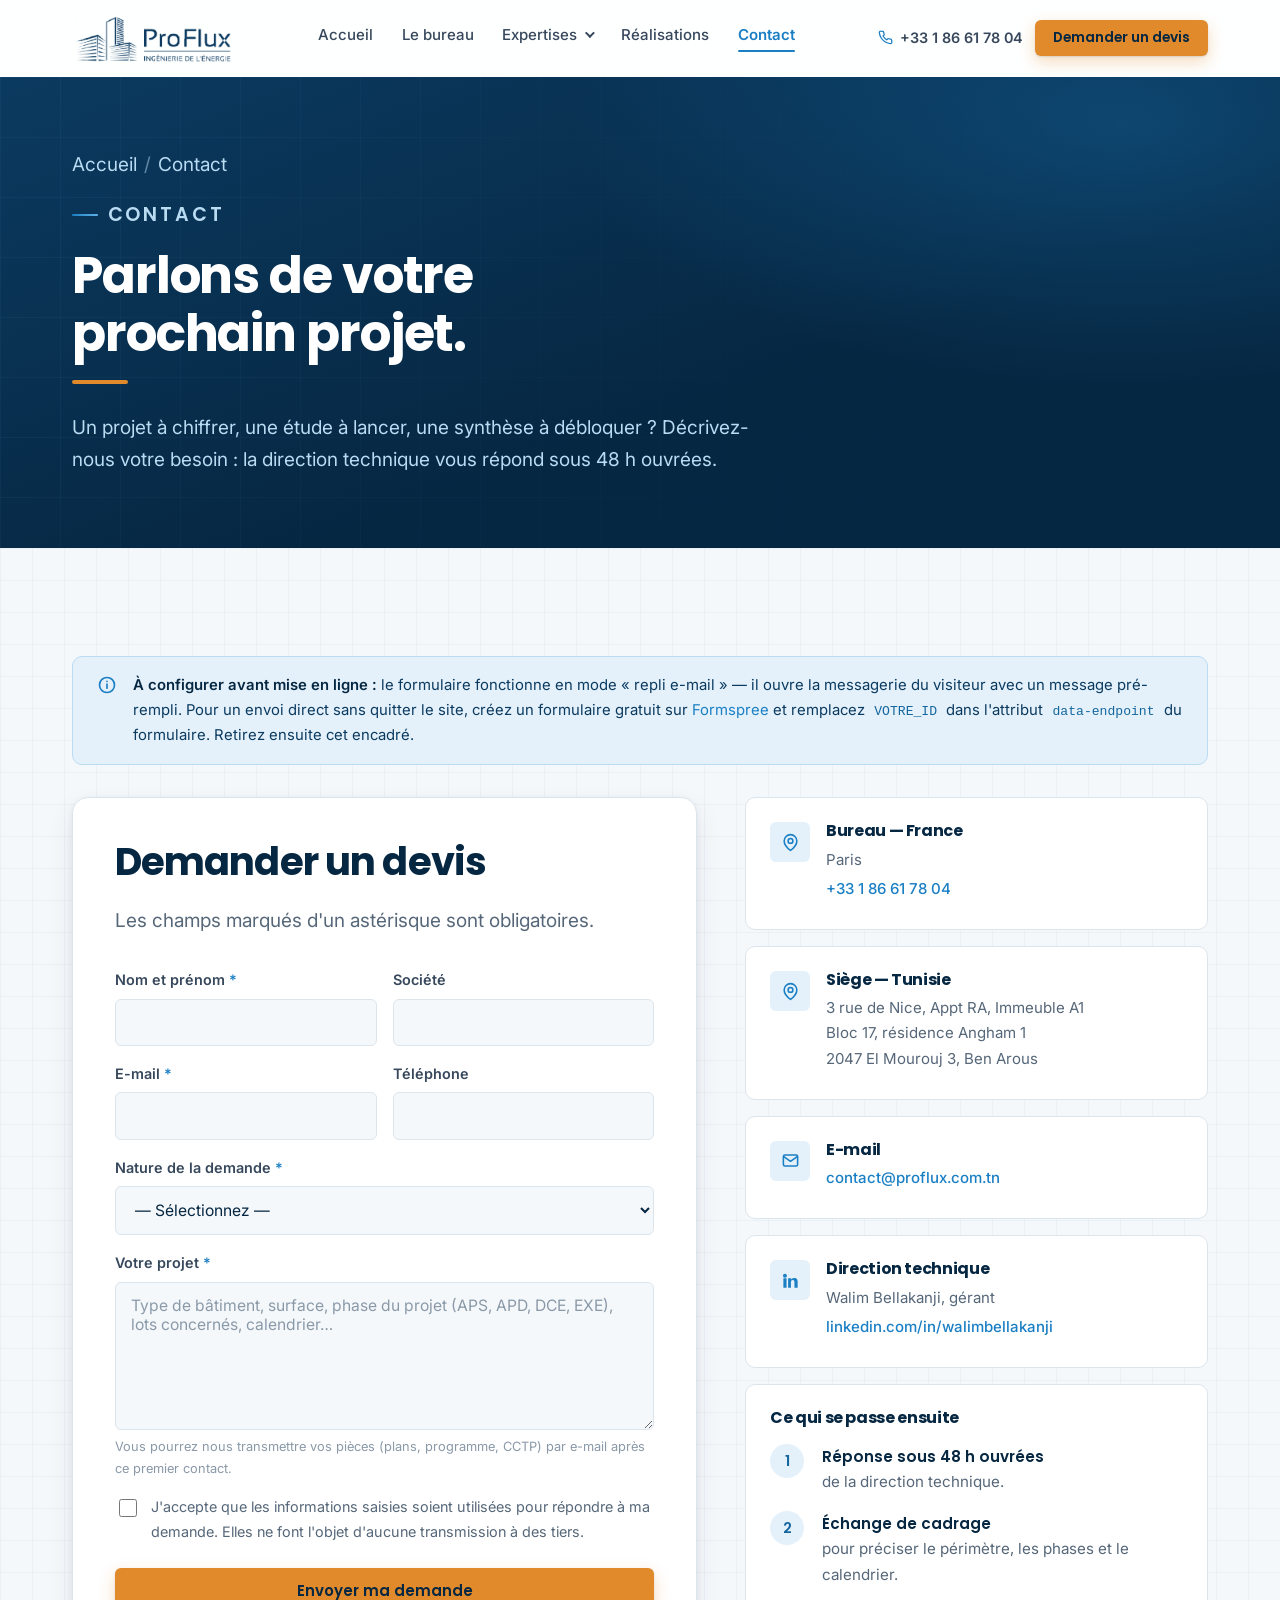
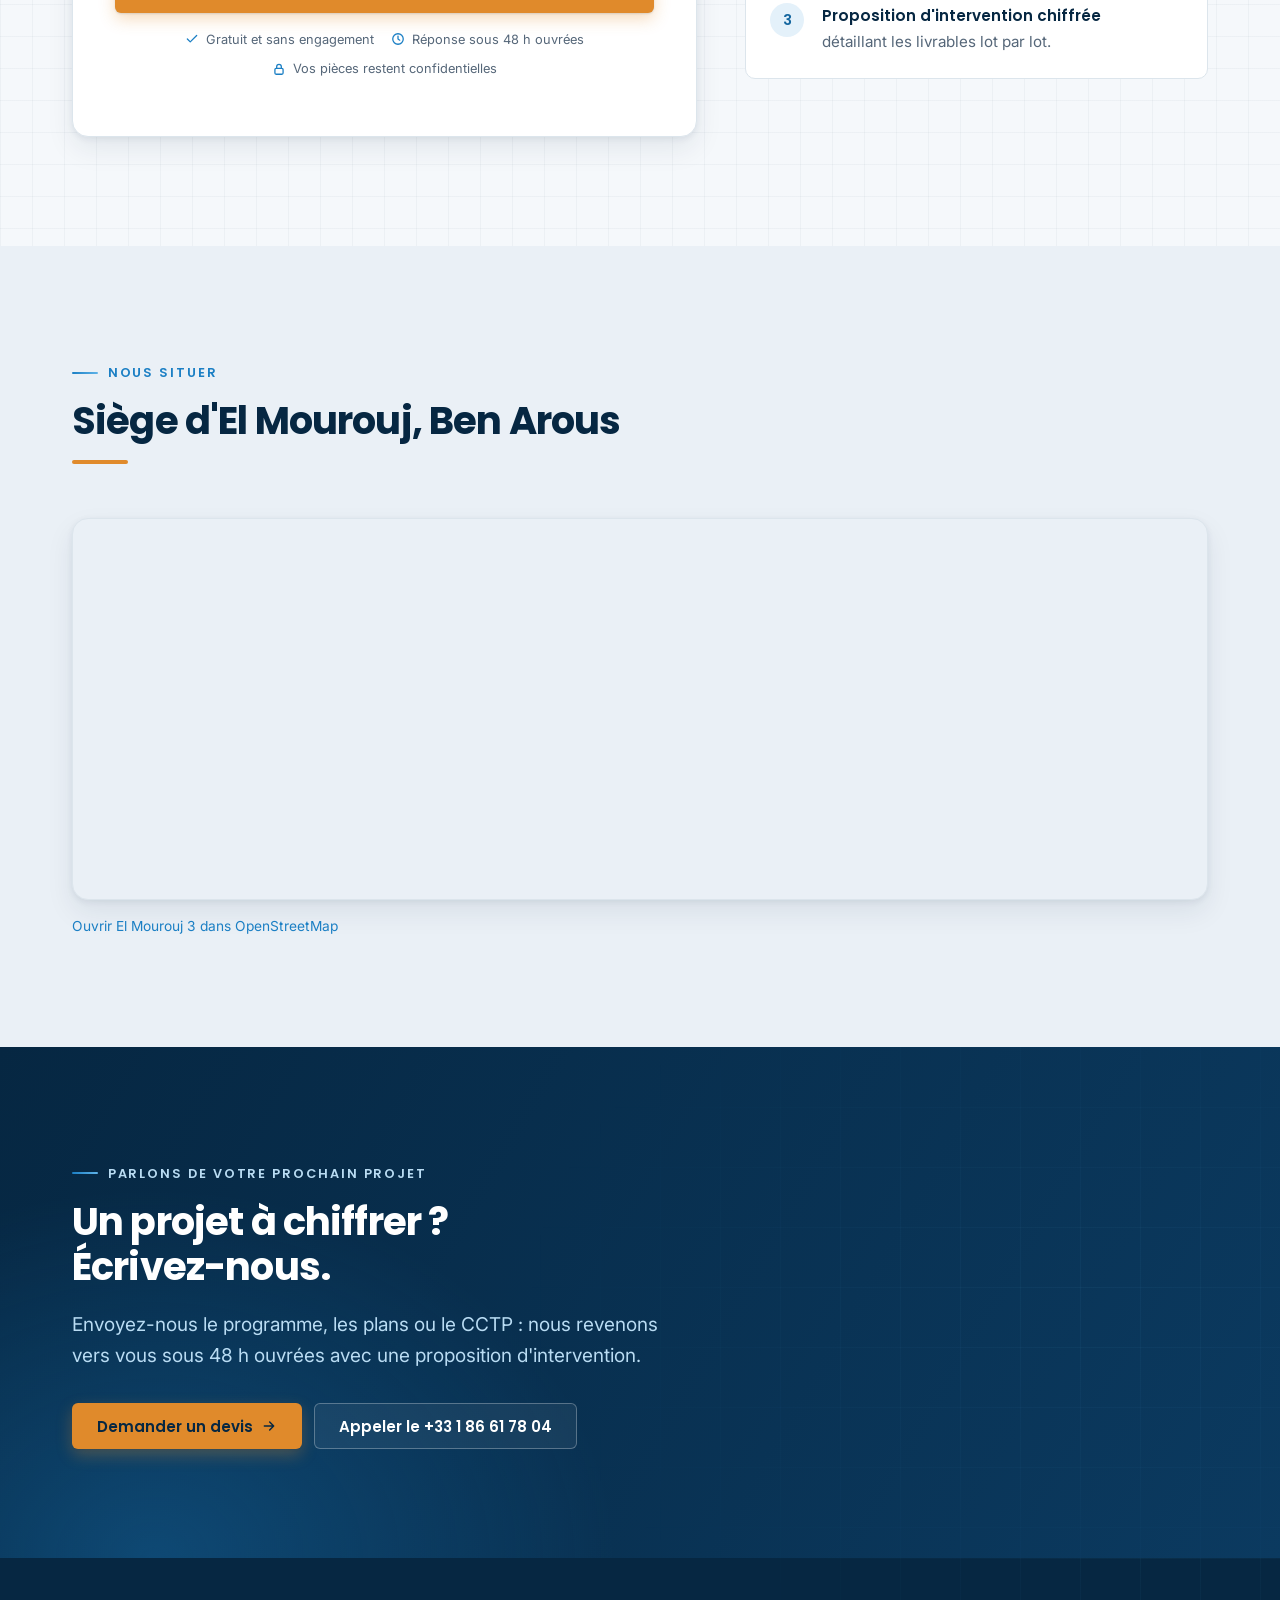
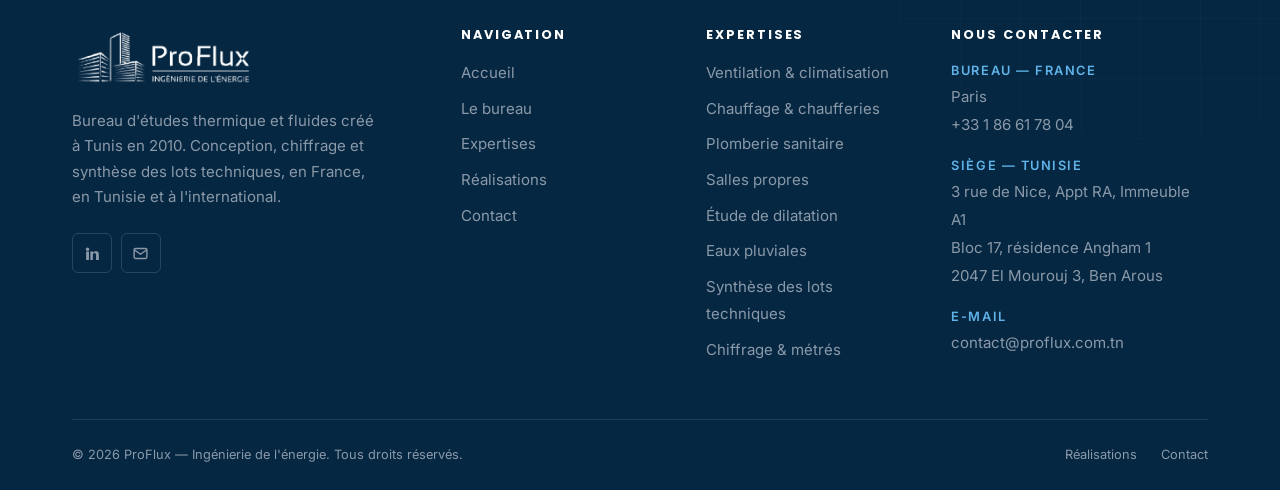
==== contact.html @ 577ad689 "Site ProFlux : mise a jour plaquette 2026, numero France en reference, expertises mises en avant Co-" ====
<!DOCTYPE html>
<html lang="fr" class="no-js">
<head>
  <meta charset="UTF-8">
  <meta name="viewport" content="width=device-width, initial-scale=1">
  <!-- ======================================================================
       SEO — balise title construite sur le schéma :
       [requête cible principale] + [localisation] + [marque], < 60 caractères.
       Requête visée : « bureau d'études thermique et fluides CVC Tunis ».
       ====================================================================== -->
  <title>Contact &amp; devis — Bureau d'études CVC à Tunis et Paris | ProFlux</title>
  <meta name="description" content="Contactez ProFlux : bureau à Paris, siège à El Mourouj (Ben Arous). +33 1 86 61 78 04, contact@proflux.com.tn. Réponse sous 48 h ouvrées.">
  <meta name="keywords" content="devis bureau d'études CVC, contact ProFlux, bureau d'études CVC Paris, bureau d'études El Mourouj, bureau d'études Ben Arous">
  <meta name="author" content="ProFlux — Ingénierie de l'énergie">
  <meta name="robots" content="index, follow, max-image-preview:large, max-snippet:-1">
  <meta name="theme-color" content="#062742">
  <link rel="canonical" href="https://www.proflux.com.tn/contact.html">

  <!-- Partage sur les réseaux sociaux (Open Graph + Twitter Card) -->
  <meta property="og:type" content="website">
  <meta property="og:site_name" content="ProFlux — Ingénierie de l'énergie">
  <meta property="og:url" content="https://www.proflux.com.tn/contact.html">
  <meta property="og:title" content="Contact &amp; devis — Bureau d'études CVC à Tunis et Paris | ProFlux">
  <meta property="og:description" content="Contactez ProFlux : bureau à Paris, siège à El Mourouj (Ben Arous). +33 1 86 61 78 04, contact@proflux.com.tn. Réponse sous 48 h ouvrées.">
  <meta property="og:locale" content="fr_FR">
  <meta name="twitter:card" content="summary_large_image">
  <meta name="twitter:title" content="Contact &amp; devis — Bureau d'études CVC à Tunis et Paris | ProFlux">
  <meta name="twitter:description" content="Contactez ProFlux : bureau à Paris, siège à El Mourouj (Ben Arous). +33 1 86 61 78 04, contact@proflux.com.tn. Réponse sous 48 h ouvrées.">
  <!-- TODO SEO : exporter la couverture de la plaquette en JPG 1200 x 630 px,
       la déposer dans assets/img/brand/og-image.jpg, puis décommenter :
  <meta property="og:image" content="https://www.proflux.com.tn/assets/img/brand/og-image.jpg">
  <meta property="og:image:width" content="1200">
  <meta property="og:image:height" content="630">
  <meta name="twitter:image" content="https://www.proflux.com.tn/assets/img/brand/og-image.jpg">
       Les réseaux sociaux n'affichent pas les SVG : un JPG/PNG est indispensable. -->

  <!-- Favicon provisoire aux couleurs de la marque -->
  <link rel="icon" href="data:image/svg+xml,%3Csvg xmlns=%27http://www.w3.org/2000/svg%27 viewBox=%270 0 32 32%27%3E%3Crect width=%2732%27 height=%2732%27 rx=%276%27 fill=%27%23062742%27/%3E%3Cg fill=%27none%27 stroke=%27%23FFFFFF%27 stroke-width=%272%27%3E%3Crect x=%277%27 y=%2713%27 width=%277%27 height=%2712%27/%3E%3Crect x=%2717%27 y=%277%27 width=%278%27 height=%2718%27/%3E%3C/g%3E%3Cpath d=%27M5 27h22%27 stroke=%27%23E08A2B%27 stroke-width=%272%27/%3E%3C/svg%3E">

  <!-- Google Fonts : Poppins (titres, comme la plaquette) + Inter (texte) -->
  <link rel="preconnect" href="https://fonts.googleapis.com">
  <link rel="preconnect" href="https://fonts.gstatic.com" crossorigin>
  <link href="https://fonts.googleapis.com/css2?family=Inter:wght@400;500;600&family=Poppins:wght@500;600;700&display=swap" rel="stylesheet">

  <link rel="stylesheet" href="css/style.css">
  <!-- Retire la classe no-js le plus tôt possible pour éviter tout flash -->
  <script>document.documentElement.classList.remove('no-js');</script>

  <!-- SEO — données structurées propres à cette page -->
  <script type="application/ld+json">
{
  "@context": "https://schema.org",
  "@graph": [
    {
      "@type": "BreadcrumbList",
      "itemListElement": [
        {
          "@type": "ListItem",
          "position": 1,
          "name": "Accueil",
          "item": "https://www.proflux.com.tn/"
        },
        {
          "@type": "ListItem",
          "position": 2,
          "name": "Contact",
          "item": "https://www.proflux.com.tn/contact.html"
        }
      ]
    },
    {
      "@type": "ContactPage",
      "name": "Contact",
      "mainEntity": {
        "@id": "https://www.proflux.com.tn/#organization"
      }
    }
  ]
}
  </script>
</head>
<body>

<a class="skip-link" href="#main">Aller au contenu principal</a>

<!-- ==========================================================================
     HEADER — identique sur toutes les pages.
     ========================================================================== -->
<header class="site-header">
  <div class="container header-inner">

    <a class="logo" href="index.html" aria-label="ProFlux — Ingénierie de l'énergie, retour à l'accueil">
      <!-- Logo officiel extrait de la plaquette, décliné en navy pour le fond clair -->
      <img src="assets/img/brand/logo-proflux-navy.png" alt="ProFlux — Ingénierie de l'énergie" width="830" height="255">
    </a>

    <nav class="nav" id="nav" data-nav aria-label="Navigation principale">
      <ul class="nav__list">
        <li class="nav__item"><a class="nav__link" href="index.html">Accueil</a></li>
        <li class="nav__item"><a class="nav__link" href="a-propos.html">Le bureau</a></li>

        <!-- Méga-menu : 15 expertises réparties en 4 familles -->
        <li class="nav__item nav__item--has-sub" data-open="false">
          <button class="nav__toggle-sub" type="button" data-sub-toggle aria-expanded="false">
            Expertises
            <span class="nav__chevron" aria-hidden="true"></span>
          </button>
          <ul class="subnav">
            <li class="subnav__group">
              <p class="subnav__title">Lots fluides</p>
              <ul>
                <li><a class="subnav__link" href="expertise.html#cvc">Ventilation, climatisation &amp; désenfumage</a></li>
                <li><a class="subnav__link" href="expertise.html#chauffage">Chauffage &amp; chaufferies</a></li>
                <li><a class="subnav__link" href="expertise.html#plomberie">Plomberie sanitaire</a></li>
                <li><a class="subnav__link" href="expertise.html#incendie">Protection incendie</a></li>
                <li><a class="subnav__link" href="expertise.html#eaux-pluviales">Gestion des eaux pluviales</a></li>
              </ul>
            </li>
            <li class="subnav__group">
              <p class="subnav__title">Installations spécifiques</p>
              <ul>
                <li><a class="subnav__link" href="expertise.html#salles-propres">Salles propres ISO 14644-1</a></li>
                <li><a class="subnav__link" href="expertise.html#solaire">Solaire thermique collectif</a></li>
                <li><a class="subnav__link" href="expertise.html#piscines">Piscines &amp; thalassothérapie</a></li>
              </ul>
            </li>
            <li class="subnav__group">
              <p class="subnav__title">Réseaux &amp; énergie</p>
              <ul>
                <li><a class="subnav__link" href="expertise.html#dilatation">Étude de dilatation</a></li>
                <li><a class="subnav__link" href="expertise.html#equilibrage">Équilibrage des réseaux</a></li>
                <li><a class="subnav__link" href="expertise.html#renovation">Rénovation énergétique</a></li>
              </ul>
            </li>
            <li class="subnav__group">
              <p class="subnav__title">Missions</p>
              <ul>
                <li><a class="subnav__link" href="expertise.html#synthese">Synthèse des lots techniques</a></li>
                <li><a class="subnav__link" href="expertise.html#bim">Maquette BIM — REVIT MEP</a></li>
                <li><a class="subnav__link" href="expertise.html#chiffrage">Chiffrage &amp; métrés</a></li>
                <li><a class="subnav__link" href="expertise.html#audit">Audit, expertise &amp; diagnostic</a></li>
              </ul>
            </li>
          </ul>
        </li>

        <li class="nav__item"><a class="nav__link" href="references.html">Réalisations</a></li>
        <li class="nav__item nav__item--active"><a class="nav__link" href="contact.html" aria-current="page">Contact</a></li>
      </ul>

      <!-- Rappel des actions en bas du panneau mobile -->
      <div class="nav__mobile-cta">
        <a class="btn btn--primary" href="contact.html#devis">Demander un devis</a>
        <a class="btn btn--secondary" href="tel:+33186617804">+33 1 86 61 78 04</a>
      </div>
    </nav>

    <div class="header-actions">
      <a class="header-phone" href="tel:+33186617804">
        <svg viewBox="0 0 24 24" fill="none" stroke="currentColor" stroke-width="2" stroke-linecap="round" stroke-linejoin="round" aria-hidden="true">
          <path d="M22 16.9v3a2 2 0 0 1-2.2 2 19.8 19.8 0 0 1-8.6-3.1 19.5 19.5 0 0 1-6-6A19.8 19.8 0 0 1 2.1 4.2 2 2 0 0 1 4.1 2h3a2 2 0 0 1 2 1.7c.1.9.4 1.8.7 2.7a2 2 0 0 1-.5 2.1L8.1 9.7a16 16 0 0 0 6 6l1.2-1.2a2 2 0 0 1 2.1-.5c.9.3 1.8.6 2.7.7a2 2 0 0 1 1.7 2z"/>
        </svg>
        +33 1 86 61 78 04
      </a>
      <a class="btn btn--primary btn--sm header-cta" href="contact.html#devis">Demander un devis</a>
      <button class="burger" type="button" data-burger aria-expanded="false" aria-controls="nav" aria-label="Ouvrir le menu">
        <span class="burger__bars" aria-hidden="true"></span>
      </button>
    </div>

  </div>
  <!-- Indicateur de progression de lecture -->
  <div class="scroll-progress" data-scroll-progress aria-hidden="true"></div>
</header>

<main id="main">

  <!-- ========================================================================
       EN-TÊTE DE PAGE
       ======================================================================== -->
  <section class="page-hero">
    <div class="container">
      <p class="breadcrumb"><a href="index.html">Accueil</a><span>/</span>Contact</p>
      <p class="eyebrow">Contact</p>
      <h1>Parlons de votre prochain projet.</h1>
      <p>
        Un projet à chiffrer, une étude à lancer, une synthèse à débloquer&nbsp;?
        Décrivez-nous votre besoin&nbsp;: la direction technique vous répond sous
        48 h ouvrées.
      </p>
    </div>
  </section>

  <!-- ========================================================================
       FORMULAIRE + COORDONNÉES
       ======================================================================== -->
  <section class="section section--paper">
    <div class="container">

      <div class="notice">
        <svg viewBox="0 0 24 24" fill="none" stroke="currentColor" stroke-width="2" stroke-linecap="round" stroke-linejoin="round"><circle cx="12" cy="12" r="9"/><path d="M12 11v5M12 7.6v.2"/></svg>
        <div><strong>À configurer avant mise en ligne :</strong> le formulaire fonctionne
        en mode « repli e-mail » — il ouvre la messagerie du visiteur avec un message
        pré-rempli. Pour un envoi direct sans quitter le site, créez un formulaire gratuit
        sur <a href="https://formspree.io" target="_blank" rel="noopener">Formspree</a> et
        remplacez <code>VOTRE_ID</code> dans l'attribut <code>data-endpoint</code> du
        formulaire. Retirez ensuite cet encadré.</div>
      </div>

      <div class="contact-layout">

        <!-- ---------------------------------------------------------------
             Formulaire
             data-endpoint        : URL Formspree (envoi AJAX)
             data-fallback-mail   : adresse utilisée pour le repli mailto
             --------------------------------------------------------------- -->
        <div class="form-card reveal" id="devis">
          <h2>Demander un devis</h2>
          <p class="lead" style="margin-bottom:var(--s-6)">
            Les champs marqués d'un astérisque sont obligatoires.
          </p>

          <form data-contact-form
                action="https://formspree.io/f/VOTRE_ID"
                method="POST"
                data-endpoint="https://formspree.io/f/VOTRE_ID"
                data-fallback-mail="contact@proflux.com.tn"
                novalidate>

            <div class="form-row form-row--2">
              <div class="field">
                <label for="nom">Nom et prénom <span class="req" aria-hidden="true">*</span></label>
                <input type="text" id="nom" name="nom" autocomplete="name" required>
                <span class="field__error">Merci d'indiquer votre nom.</span>
              </div>
              <div class="field">
                <label for="societe">Société</label>
                <input type="text" id="societe" name="societe" autocomplete="organization">
              </div>
            </div>

            <div class="form-row form-row--2">
              <div class="field">
                <label for="email">E-mail <span class="req" aria-hidden="true">*</span></label>
                <input type="email" id="email" name="email" autocomplete="email" required>
                <span class="field__error">Merci d'indiquer une adresse e-mail valide.</span>
              </div>
              <div class="field">
                <label for="telephone">Téléphone</label>
                <input type="tel" id="telephone" name="telephone" autocomplete="tel">
              </div>
            </div>

            <div class="form-row">
              <div class="field">
                <label for="sujet">Nature de la demande <span class="req" aria-hidden="true">*</span></label>
                <select id="sujet" name="sujet" required>
                  <option value="">— Sélectionnez —</option>
                  <option>Études CVC &amp; plomberie</option>
                  <option>Chauffage, chaufferie &amp; réseau de chaleur</option>
                  <option>Salles propres ISO 14644-1</option>
                  <option>Chiffrage &amp; métré</option>
                  <option>Synthèse des lots techniques</option>
                  <option>Maquette numérique BIM / REVIT MEP</option>
                  <option>Études thermiques RE2020 / RT2012</option>
                  <option>Piscines collectives &amp; thalasso</option>
                  <option>Audit, expertise &amp; diagnostic</option>
                  <option>Autre demande</option>
                </select>
                <span class="field__error">Merci de sélectionner la nature de votre demande.</span>
              </div>
            </div>

            <div class="form-row">
              <div class="field">
                <label for="message">Votre projet <span class="req" aria-hidden="true">*</span></label>
                <textarea id="message" name="message" rows="6" required
                          placeholder="Type de bâtiment, surface, phase du projet (APS, APD, DCE, EXE), lots concernés, calendrier…"></textarea>
                <span class="field__error">Merci de décrire brièvement votre besoin.</span>
                <span class="field__hint">Vous pourrez nous transmettre vos pièces (plans, programme, CCTP) par e-mail après ce premier contact.</span>
              </div>
            </div>

            <div class="consent">
              <input type="checkbox" id="consent" name="consent" required>
              <label for="consent">
                J'accepte que les informations saisies soient utilisées pour répondre
                à ma demande. Elles ne font l'objet d'aucune transmission à des tiers.
              </label>
            </div>

            <button class="btn btn--primary btn--block" type="submit" data-form-submit>
              Envoyer ma demande
            </button>

            <!-- Réassurance juste sous le bouton : dernier point de friction avant l'envoi -->
            <p class="reassurance">
              <span><svg viewBox="0 0 24 24" fill="none" stroke="currentColor" stroke-width="2.2" stroke-linecap="round" stroke-linejoin="round" aria-hidden="true"><path d="M20 6 9 17l-5-5"/></svg> Gratuit et sans engagement</span>
              <span><svg viewBox="0 0 24 24" fill="none" stroke="currentColor" stroke-width="2.2" stroke-linecap="round" stroke-linejoin="round" aria-hidden="true"><circle cx="12" cy="12" r="9"/><path d="M12 7v5l3 2"/></svg> Réponse sous 48 h ouvrées</span>
              <span><svg viewBox="0 0 24 24" fill="none" stroke="currentColor" stroke-width="2.2" stroke-linecap="round" stroke-linejoin="round" aria-hidden="true"><rect x="5" y="11" width="14" height="10" rx="2"/><path d="M8 11V8a4 4 0 0 1 8 0v3"/></svg> Vos pièces restent confidentielles</span>
            </p>

            <!-- Message de retour (succès ou erreur), rempli par le script -->
            <p class="form-status" data-form-status role="status" aria-live="polite"></p>
          </form>
        </div>

        <!-- ---------------------------------------------------------------
             Coordonnées
             --------------------------------------------------------------- -->
        <div class="reveal" data-delay="1">
          <div class="contact-info">

            <div class="info-card">
              <span class="info-card__icon" aria-hidden="true"><svg viewBox="0 0 24 24" fill="none" stroke="currentColor" stroke-width="2" stroke-linecap="round" stroke-linejoin="round"><path d="M20 10c0 6-8 12-8 12s-8-6-8-12a8 8 0 0 1 16 0z"/><circle cx="12" cy="10" r="3"/></svg></span>
              <div>
                <h3>Bureau — France</h3>
                <p>Paris</p>
                <p><a href="tel:+33186617804">+33 1 86 61 78 04</a></p>
              </div>
            </div>

            <div class="info-card">
              <span class="info-card__icon" aria-hidden="true"><svg viewBox="0 0 24 24" fill="none" stroke="currentColor" stroke-width="2" stroke-linecap="round" stroke-linejoin="round"><path d="M20 10c0 6-8 12-8 12s-8-6-8-12a8 8 0 0 1 16 0z"/><circle cx="12" cy="10" r="3"/></svg></span>
              <div>
                <h3>Siège — Tunisie</h3>
                <p>3 rue de Nice, Appt RA, Immeuble A1<br>Bloc 17, résidence Angham 1<br>2047 El Mourouj 3, Ben Arous</p>
              </div>
            </div>

            <div class="info-card">
              <span class="info-card__icon" aria-hidden="true"><svg viewBox="0 0 24 24" fill="none" stroke="currentColor" stroke-width="2" stroke-linecap="round" stroke-linejoin="round"><rect x="3" y="5" width="18" height="14" rx="2"/><path d="m3.5 7 8.5 6 8.5-6"/></svg></span>
              <div>
                <h3>E-mail</h3>
                <p><a href="mailto:contact@proflux.com.tn">contact@proflux.com.tn</a></p>
              </div>
            </div>

            <div class="info-card">
              <span class="info-card__icon" aria-hidden="true"><svg viewBox="0 0 24 24" fill="currentColor"><path d="M4.98 3.5a2.5 2.5 0 1 1 0 5 2.5 2.5 0 0 1 0-5zM3 9h4v12H3zM9 9h3.8v1.7h.05c.53-.95 1.83-1.95 3.77-1.95C20.5 8.75 21 11 21 14v7h-4v-6.2c0-1.48-.03-3.38-2.06-3.38-2.06 0-2.38 1.6-2.38 3.27V21H9z"/></svg></span>
              <div>
                <h3>Direction technique</h3>
                <p>Walim Bellakanji, gérant</p>
                <p><a href="https://www.linkedin.com/in/walimbellakanji" target="_blank" rel="noopener">linkedin.com/in/walimbellakanji</a></p>
              </div>
            </div>

            <div class="info-card" style="display:block">
              <h3>Ce qui se passe ensuite</h3>
              <ol class="next-steps" style="margin-top:var(--s-4)">
                <li><strong>Réponse sous 48 h ouvrées</strong> de la direction technique.</li>
                <li><strong>Échange de cadrage</strong> pour préciser le périmètre, les phases et le calendrier.</li>
                <li><strong>Proposition d'intervention chiffrée</strong> détaillant les livrables lot par lot.</li>
              </ol>
            </div>

          </div>
        </div>

      </div>
    </div>
  </section>

  <!-- ========================================================================
       CARTE — OpenStreetMap : sans clé d'API ni cookie tiers.
       ======================================================================== -->
  <section class="section section--mist">
    <div class="container">
      <div class="section-head">
        <p class="eyebrow">Nous situer</p>
        <h2>Siège d'El Mourouj, Ben Arous</h2>
      </div>

      <div class="map-embed reveal">
        <iframe
          title="Carte de localisation — El Mourouj 3, Ben Arous, Tunisie"
          src="https://www.openstreetmap.org/export/embed.html?bbox=10.1850%2C36.7150%2C10.2400%2C36.7500&amp;layer=mapnik"
          loading="lazy"
          referrerpolicy="no-referrer-when-downgrade"></iframe>
      </div>
      <p style="margin-top:.9rem;font-size:.86rem">
        <a href="https://www.openstreetmap.org/search?query=El%20Mourouj%203%2C%20Ben%20Arous%2C%20Tunisie" target="_blank" rel="noopener">Ouvrir El Mourouj 3 dans OpenStreetMap</a>
      </p>
    </div>
  </section>

  <!-- ========================================================================
       BANDEAU CTA DE BAS DE PAGE — présent sur chaque page
       ======================================================================== -->
  <section class="section cta-band">
    <div class="container">
      <p class="eyebrow">Parlons de votre prochain projet</p>
      <h2>Un projet à chiffrer&nbsp;? Écrivez-nous.</h2>
      <p class="lead">
        Envoyez-nous le programme, les plans ou le CCTP&nbsp;: nous revenons vers vous
        sous 48 h ouvrées avec une proposition d'intervention.
      </p>
      <div class="cta-band__actions">
        <a class="btn btn--primary" href="contact.html#devis">
          Demander un devis
          <svg viewBox="0 0 24 24" fill="none" stroke="currentColor" stroke-width="2.2" stroke-linecap="round" stroke-linejoin="round" aria-hidden="true"><path d="M5 12h14M13 6l6 6-6 6"/></svg>
        </a>
        <a class="btn btn--ghost" href="tel:+33186617804">Appeler le +33 1 86 61 78 04</a>
      </div>
    </div>
  </section>

</main>

<!-- ==========================================================================
     FOOTER — coordonnées issues de la plaquette 2026.
     ========================================================================== -->
<footer class="site-footer">
  <div class="container">
    <div class="footer-grid">

      <div class="footer-col footer-about">
        <a class="logo" href="index.html" aria-label="ProFlux — retour à l'accueil">
          <img src="assets/img/brand/logo-proflux-blanc.png" alt="ProFlux — Ingénierie de l'énergie" width="830" height="255" loading="lazy" decoding="async">
        </a>
        <p>
          Bureau d'études thermique et fluides créé à Tunis en 2010. Conception,
          chiffrage et synthèse des lots techniques, en France, en Tunisie et à
          l'international.
        </p>

        <div class="socials">
          <a href="https://www.linkedin.com/in/walimbellakanji" target="_blank" rel="noopener" aria-label="LinkedIn de Walim Bellakanji, directeur technique">
            <svg viewBox="0 0 24 24" fill="currentColor" aria-hidden="true"><path d="M4.98 3.5a2.5 2.5 0 1 1 0 5 2.5 2.5 0 0 1 0-5zM3 9h4v12H3zM9 9h3.8v1.7h.05c.53-.95 1.83-1.95 3.77-1.95C20.5 8.75 21 11 21 14v7h-4v-6.2c0-1.48-.03-3.38-2.06-3.38-2.06 0-2.38 1.6-2.38 3.27V21H9z"/></svg>
          </a>
          <a href="mailto:contact@proflux.com.tn" aria-label="Nous écrire par e-mail">
            <svg viewBox="0 0 24 24" fill="none" stroke="currentColor" stroke-width="2" stroke-linecap="round" stroke-linejoin="round" aria-hidden="true"><rect x="3" y="5" width="18" height="14" rx="2"/><path d="m3.5 7 8.5 6 8.5-6"/></svg>
          </a>
        </div>
      </div>

      <div class="footer-col">
        <h4>Navigation</h4>
        <ul>
          <li><a href="index.html">Accueil</a></li>
          <li><a href="a-propos.html">Le bureau</a></li>
          <li><a href="expertise.html">Expertises</a></li>
          <li><a href="references.html">Réalisations</a></li>
          <li><a href="contact.html">Contact</a></li>
        </ul>
      </div>

      <div class="footer-col">
        <h4>Expertises</h4>
        <ul>
          <li><a href="expertise.html#cvc">Ventilation &amp; climatisation</a></li>
          <li><a href="expertise.html#chauffage">Chauffage &amp; chaufferies</a></li>
          <li><a href="expertise.html#plomberie">Plomberie sanitaire</a></li>
          <li><a href="expertise.html#salles-propres">Salles propres</a></li>
          <li><a href="expertise.html#dilatation">Étude de dilatation</a></li>
          <li><a href="expertise.html#eaux-pluviales">Eaux pluviales</a></li>
          <li><a href="expertise.html#synthese">Synthèse des lots techniques</a></li>
          <li><a href="expertise.html#chiffrage">Chiffrage &amp; métrés</a></li>
        </ul>
      </div>

      <div class="footer-col">
        <h4>Nous contacter</h4>
        <address class="footer-address">
          <strong>Bureau — France</strong>
          Paris<br>
          <a href="tel:+33186617804">+33 1 86 61 78 04</a>

          <strong>Siège — Tunisie</strong>
          3 rue de Nice, Appt RA, Immeuble A1<br>
          Bloc 17, résidence Angham 1<br>
          2047 El Mourouj 3, Ben Arous

          <strong>E-mail</strong>
          <a href="mailto:contact@proflux.com.tn">contact@proflux.com.tn</a>
        </address>
      </div>

    </div>

    <div class="footer-bottom">
      <p>&copy; <span data-year>2026</span> ProFlux — Ingénierie de l'énergie. Tous droits réservés.</p>
      <nav aria-label="Liens secondaires">
        <a href="references.html">Réalisations</a>
        <a href="contact.html">Contact</a>
      </nav>
    </div>
  </div>
</footer>

<!-- ==========================================================================
     BARRE D'ACTION MOBILE — visible uniquement sous 900 px.
     Appel et devis restent à portée de pouce pendant toute la lecture.
     ========================================================================== -->
<div class="mobile-cta">
  <a class="mobile-cta__btn mobile-cta__btn--call" href="tel:+33186617804">
    <svg viewBox="0 0 24 24" fill="none" stroke="currentColor" stroke-width="2" stroke-linecap="round" stroke-linejoin="round" aria-hidden="true"><path d="M22 16.9v3a2 2 0 0 1-2.2 2 19.8 19.8 0 0 1-8.6-3.1 19.5 19.5 0 0 1-6-6A19.8 19.8 0 0 1 2.1 4.2 2 2 0 0 1 4.1 2h3a2 2 0 0 1 2 1.7c.1.9.4 1.8.7 2.7a2 2 0 0 1-.5 2.1L8.1 9.7a16 16 0 0 0 6 6l1.2-1.2a2 2 0 0 1 2.1-.5c.9.3 1.8.6 2.7.7a2 2 0 0 1 1.7 2z"/></svg>
    Appeler
  </a>
  <a class="mobile-cta__btn mobile-cta__btn--quote" href="contact.html#devis">
    <svg viewBox="0 0 24 24" fill="none" stroke="currentColor" stroke-width="2" stroke-linecap="round" stroke-linejoin="round" aria-hidden="true"><path d="M4 4h16v13H7l-3 3z"/></svg>
    Devis
  </a>
</div>

<!-- Retour en haut de page -->
<button class="to-top" type="button" data-to-top aria-label="Revenir en haut de la page">
  <svg viewBox="0 0 24 24" fill="none" stroke="currentColor" stroke-width="2.2" stroke-linecap="round" stroke-linejoin="round" aria-hidden="true"><path d="M12 19V5M6 11l6-6 6 6"/></svg>
</button>

<!-- ==========================================================================
     SEO — DONNÉES STRUCTURÉES (schema.org, JSON-LD)
     Placé après </main> : repris à l'identique sur les cinq pages.
     Toutes les informations proviennent de la plaquette ProFlux 2026.
     ========================================================================== -->
<script type="application/ld+json">
{
  "@context": "https://schema.org",
  "@graph": [
    {
      "@type": "ProfessionalService",
      "@id": "https://www.proflux.com.tn/#organization",
      "name": "ProFlux",
      "alternateName": ["BET ProFlux", "ProFlux — Ingénierie de l'énergie"],
      "description": "Bureau d'études spécialisé en ingénierie thermique et fluides : chauffage, ventilation, climatisation, désenfumage, plomberie, salles propres, solaire thermique collectif, protection incendie, synthèse des lots techniques et chiffrage.",
      "url": "https://www.proflux.com.tn/",
      "logo": "https://www.proflux.com.tn/assets/img/brand/logo-proflux-navy.png",
      "slogan": "Concevoir chaque flux : air, eau, chaleur, énergie.",
      "foundingDate": "2010",
      "foundingLocation": { "@type": "Place", "name": "Tunis, Tunisie" },
      "founder": { "@id": "https://www.proflux.com.tn/#walim-bellakanji" },
      "knowsLanguage": ["fr", "ar"],
      "email": "contact@proflux.com.tn",
      "telephone": "+33186617804",
      "address": {
        "@type": "PostalAddress",
        "streetAddress": "3 rue de Nice, Appt RA, Immeuble A1, Bloc 17, résidence Angham 1",
        "postalCode": "2047",
        "addressLocality": "El Mourouj 3",
        "addressRegion": "Ben Arous",
        "addressCountry": "TN"
      },
      "department": {
        "@type": "ProfessionalService",
        "name": "ProFlux — bureau de Paris",
        "telephone": "+33186617804",
        "address": { "@type": "PostalAddress", "addressLocality": "Paris", "addressCountry": "FR" }
      },
      "areaServed": ["France", "Tunisie", "Mauritanie", "Tchad", "Congo", "Libye", "Arabie Saoudite", "Guyane"],
      "sameAs": ["https://www.linkedin.com/in/walimbellakanji"],
      "hasOfferCatalog": {
        "@type": "OfferCatalog",
        "name": "Ingénierie thermique et fluides",
        "itemListElement": [
          { "@type": "Offer", "itemOffered": { "@type": "Service", "name": "Ventilation, climatisation et désenfumage" } },
          { "@type": "Offer", "itemOffered": { "@type": "Service", "name": "Chauffage et chaufferies" } },
          { "@type": "Offer", "itemOffered": { "@type": "Service", "name": "Plomberie sanitaire" } },
          { "@type": "Offer", "itemOffered": { "@type": "Service", "name": "Protection incendie RIA et sprinkler" } },
          { "@type": "Offer", "itemOffered": { "@type": "Service", "name": "Gestion des eaux pluviales" } },
          { "@type": "Offer", "itemOffered": { "@type": "Service", "name": "Salles propres ISO 14644-1" } },
          { "@type": "Offer", "itemOffered": { "@type": "Service", "name": "Solaire thermique collectif" } },
          { "@type": "Offer", "itemOffered": { "@type": "Service", "name": "Piscines et thalassothérapie" } },
          { "@type": "Offer", "itemOffered": { "@type": "Service", "name": "Étude de dilatation des réseaux" } },
          { "@type": "Offer", "itemOffered": { "@type": "Service", "name": "Équilibrage des réseaux" } },
          { "@type": "Offer", "itemOffered": { "@type": "Service", "name": "Rénovation énergétique et études thermiques" } },
          { "@type": "Offer", "itemOffered": { "@type": "Service", "name": "Synthèse des lots techniques" } },
          { "@type": "Offer", "itemOffered": { "@type": "Service", "name": "Maquette numérique REVIT MEP" } },
          { "@type": "Offer", "itemOffered": { "@type": "Service", "name": "Chiffrage et métrés" } },
          { "@type": "Offer", "itemOffered": { "@type": "Service", "name": "Audit, expertise et diagnostic" } }
        ]
      }
    },
    {
      "@type": "Person",
      "@id": "https://www.proflux.com.tn/#walim-bellakanji",
      "name": "Walim Bellakanji",
      "jobTitle": "Fondateur et directeur technique, ingénieur CVC",
      "worksFor": { "@id": "https://www.proflux.com.tn/#organization" },
      "sameAs": ["https://www.linkedin.com/in/walimbellakanji"]
    },
    {
      "@type": "WebSite",
      "@id": "https://www.proflux.com.tn/#website",
      "url": "https://www.proflux.com.tn/",
      "name": "ProFlux — Ingénierie de l'énergie",
      "inLanguage": "fr-FR",
      "publisher": { "@id": "https://www.proflux.com.tn/#organization" }
    }
  ]
}
</script>

<script src="js/script.js" defer></script>
</body>
</html>
---- css/style.css ----
/* ==========================================================================
   ProFlux Ingénierie — Feuille de style principale
   --------------------------------------------------------------------------
   Charte dérivée du logo « ProFlux — Ingénierie de l'énergie » :
   bleu du wordmark « Pro », gris-ardoise du « Flux », bleus clairs des
   immeubles, navy profond pour les fonds forts.

   Sommaire :
   01. Design tokens
   02. Reset & bases typographiques
   03. Mise en page & utilitaires
   04. Logo
   05. Header / navigation
   06. Boutons & liens
   07. Hero & en-têtes de page
   08. Composants (cartes, stats, projets, CTA)
   09. Pages internes (expertise, références, contact)
   10. Footer
   11. Bouton retour en haut
   12. Animations
   13. Responsive
   ========================================================================== */

/* ==========================================================================
   01. DESIGN TOKENS
   ========================================================================== */
:root {
  /* --- Bleus (issus du wordmark et des immeubles du logo) --- */
  --navy-900: #062742;   /* fonds sombres, hero, footer */
  --navy-800: #0B3A60;
  --navy-700: #0F4C7A;
  --blue-700: #14669F;
  --blue-600: #1B7FC4;   /* bleu principal du logo — CTA, liens */
  --blue-500: #2E96DB;
  --blue-400: #5FB3E8;   /* traits des immeubles */
  --blue-200: #B9DCF3;
  --blue-100: #E4F1FA;

  /* --- Orange de la plaquette ProFlux : accent de mise en valeur et CTA.
         Texte navy sur fond orange : contraste 5,7:1 (AA). --- */
  --accent-500: #E08A2B;
  --accent-400: #F0A04A;
  --accent-600: #B96A14;
  --accent-100: #FCEFDF;

  /* --- Gris-ardoise (le « Flux » et la baseline du logo) --- */
  --steel-900: #23303F;
  --steel-800: #37485C;  /* titres */
  --steel-600: #566779;  /* texte courant secondaire */
  --steel-400: #8A99A8;
  --steel-200: #C3CED8;

  /* --- Neutres --- */
  --mist-100: #F5F8FB;   /* fond de page */
  --mist-200: #EAF0F6;   /* fond de section alterné */
  --line:     #DCE5EC;   /* filets */
  --line-soft:#EBF1F6;
  --white:    #FFFFFF;

  /* --- Couleurs sémantiques --- */
  --ok-bg: #E3F4EC;  --ok-fg: #14683F;
  --ko-bg: #FDE9E7;  --ko-fg: #A32218;

  /* --- Couleurs du logo (surchargées en version blanche dans le footer) --- */
  --logo-blue: var(--blue-600);
  --logo-ink: var(--steel-800);
  --logo-light: var(--blue-400);
  --logo-muted: var(--steel-400);

  /* --- Typographie --- */
  --font-title: "Poppins", "Segoe UI", system-ui, sans-serif;
  --font-body:  "Inter", "Segoe UI", system-ui, -apple-system, sans-serif;

  --fs-display: clamp(2.4rem, 1.25rem + 4.6vw, 4.4rem);
  --fs-h1:      clamp(2rem, 1.35rem + 2.7vw, 3.15rem);
  --fs-h2:      clamp(1.65rem, 1.25rem + 1.8vw, 2.4rem);
  --fs-h3:      clamp(1.1rem, 1rem + 0.5vw, 1.35rem);
  --fs-lead:    clamp(1.03rem, 0.97rem + 0.35vw, 1.19rem);
  --fs-sm:      0.9rem;
  --fs-xs:      0.8rem;

  /* --- Échelle d'espacement (base 8) --- */
  --s-1: .25rem;  --s-2: .5rem;   --s-3: .75rem;  --s-4: 1rem;
  --s-5: 1.5rem;  --s-6: 2rem;    --s-7: 2.5rem;  --s-8: 3rem;
  --s-9: 4rem;    --s-10: 5rem;

  --gutter: 1.25rem;
  --maxw: 1200px;
  --section-y: clamp(3.5rem, 2rem + 6vw, 7rem);

  /* --- Rayons --- */
  --r-sm: 6px;
  --r-md: 10px;
  --r-lg: 16px;
  --r-pill: 999px;

  /* --- Élévations (trois niveaux seulement, teintées de bleu) --- */
  --e-1: 0 1px 2px rgba(6, 39, 66, .06), 0 2px 6px rgba(6, 39, 66, .05);
  --e-2: 0 2px 6px rgba(6, 39, 66, .07), 0 12px 28px rgba(6, 39, 66, .08);
  --e-3: 0 4px 12px rgba(6, 39, 66, .09), 0 26px 56px rgba(6, 39, 66, .12);

  /* --- Transitions --- */
  --ease: cubic-bezier(.2, .7, .3, 1);
  --t-fast: .16s var(--ease);
  --t-base: .26s var(--ease);

  --header-h: 76px;
}

/* ==========================================================================
   02. RESET & BASES TYPOGRAPHIQUES
   ========================================================================== */
*, *::before, *::after { box-sizing: border-box; }

html {
  scroll-behavior: smooth;
  scroll-padding-top: calc(var(--header-h) + 16px); /* ancres non masquées par le header */
  -webkit-text-size-adjust: 100%;
}
@media (prefers-reduced-motion: reduce) { html { scroll-behavior: auto; } }

body {
  margin: 0;
  font-family: var(--font-body);
  font-size: 1rem;
  line-height: 1.68;
  color: var(--steel-600);
  background: var(--mist-100);
  -webkit-font-smoothing: antialiased;
  text-rendering: optimizeLegibility;
  overflow-x: hidden;
}
/* Bloque le défilement de l'arrière-plan quand le menu mobile est ouvert */
body.is-locked { overflow: hidden; }

h1, h2, h3, h4 {
  font-family: var(--font-title);
  color: var(--navy-900);
  line-height: 1.16;
  letter-spacing: -0.022em;
  margin: 0 0 .55em;
  font-weight: 700;
  text-wrap: balance;
}
h1 { font-size: var(--fs-h1); }
h2 { font-size: var(--fs-h2); }
h3 { font-size: var(--fs-h3); }

p { margin: 0 0 1.15em; text-wrap: pretty; }
p:last-child { margin-bottom: 0; }

a { color: var(--blue-600); text-decoration: none; transition: color var(--t-fast); }
a:hover { color: var(--blue-700); }

img { max-width: 100%; height: auto; display: block; }

ul { margin: 0 0 1.15em; padding-left: 1.15rem; }
li { margin-bottom: .4em; }

strong { color: var(--steel-800); font-weight: 600; }
code {
  font-family: ui-monospace, "SFMono-Regular", Menlo, monospace;
  font-size: .88em; background: var(--blue-100); color: var(--blue-700);
  padding: .1em .4em; border-radius: 4px;
}

/* Focus visible homogène sur tout le site */
:focus-visible {
  outline: 3px solid var(--blue-500);
  outline-offset: 3px;
  border-radius: 3px;
}

.skip-link {
  position: absolute; left: -9999px; top: 0; z-index: 999;
  background: var(--navy-900); color: #fff; padding: .8rem 1.25rem;
  border-radius: 0 0 var(--r-sm) 0;
}
.skip-link:focus { left: 0; color: #fff; }

/* ==========================================================================
   03. MISE EN PAGE & UTILITAIRES
   ========================================================================== */
.container {
  width: 100%;
  max-width: var(--maxw);
  margin-inline: auto;
  padding-inline: var(--gutter);
}

.section { padding-block: var(--section-y); position: relative; }
.section--mist  { background: var(--mist-200); }
.section--white { background: var(--white); }
.section--paper { background: var(--mist-100); }

/* Sections sombres : le texte et les titres s'inversent automatiquement */
.section--navy {
  background: var(--navy-900);
  color: var(--blue-200);
  position: relative; overflow: hidden;
}
.section--navy h2, .section--navy h3, .section--navy h4 { color: var(--white); }
.section--navy strong { color: var(--white); }

.grid { display: grid; gap: var(--s-5); }
.grid--2, .grid--3, .grid--4 { grid-template-columns: 1fr; }

.text-center { text-align: center; }
.measure { max-width: 62ch; }
.sr-only {
  position: absolute; width: 1px; height: 1px; padding: 0; margin: -1px;
  overflow: hidden; clip: rect(0 0 0 0); white-space: nowrap; border: 0;
}

/* Surtitre — petite étiquette de repérage au-dessus des titres */
.eyebrow {
  display: inline-flex; align-items: center; gap: .6rem;
  font-family: var(--font-title);
  font-size: var(--fs-xs); font-weight: 600;
  letter-spacing: .15em; text-transform: uppercase;
  color: var(--blue-600);
  margin: 0 0 var(--s-4);
}
.eyebrow::before {
  content: ""; width: 26px; height: 2px; border-radius: 2px;
  background: linear-gradient(90deg, var(--blue-600), var(--blue-400));
}
.section--navy .eyebrow { color: var(--blue-400); }
.section--navy .eyebrow::before { background: linear-gradient(90deg, var(--blue-400), transparent); }

.lead { font-size: var(--fs-lead); color: var(--steel-600); line-height: 1.6; }
.section--navy .lead { color: var(--blue-200); }

.section-head { max-width: 58ch; margin-bottom: clamp(2rem, 1rem + 3vw, 3.5rem); }
.section-head--center { margin-inline: auto; text-align: center; }
.section-head--center .eyebrow { justify-content: center; }
.section-head h2::after,
.page-hero h1::after {
  content: ""; display: block; width: 56px; height: 4px; border-radius: 2px;
  background: var(--accent-500); margin-top: var(--s-4);
}
.section-head--center h2::after { margin-inline: auto; }

/* Fond « papier millimétré » discret, comme les pages intérieures de la plaquette */
.section--paper {
  background-color: var(--mist-100);
  background-image:
    linear-gradient(rgba(6, 39, 66, .035) 1px, transparent 1px),
    linear-gradient(90deg, rgba(6, 39, 66, .035) 1px, transparent 1px);
  background-size: 32px 32px;
}

/* Filet décoratif fin, repris du trait de la baseline du logo */
.rule {
  height: 3px; width: 56px; border-radius: 3px;
  background: linear-gradient(90deg, var(--blue-600), var(--blue-400));
  margin-bottom: var(--s-5);
}

/* ==========================================================================
   04. LOGO
   Le logo est intégré en SVG inline : il hérite ainsi des polices du site
   et se décline en blanc via les variables --logo-* (voir footer).
   ========================================================================== */
.logo { display: inline-flex; align-items: center; }
.logo img { height: 50px; width: auto; display: block; }
.site-footer .logo img { height: 56px; }
.logo-svg { height: 42px; width: auto; display: block; }
.logo-svg .lg-blue   { fill: var(--logo-blue); }
.logo-svg .lg-ink    { fill: var(--logo-ink); }
.logo-svg .lg-muted  { fill: var(--logo-muted); }
.logo-svg .lg-stroke { stroke: var(--logo-light); }
.logo-svg .lg-stroke-ink { stroke: var(--logo-muted); }
.logo-svg .lg-fill-light { fill: var(--blue-100); }

/* Déclinaison blanche (fonds sombres) */
.logo--light {
  --logo-blue: #FFFFFF;
  --logo-ink: #FFFFFF;
  --logo-light: var(--blue-400);
  --logo-muted: var(--blue-200);
}
.logo--light .logo-svg .lg-fill-light { fill: rgba(255, 255, 255, .12); }

/* ==========================================================================
   05. HEADER / NAVIGATION
   Header clair : le logo a été dessiné pour un fond blanc, on le respecte.
   ========================================================================== */
.site-header {
  position: sticky; top: 0; z-index: 100;
  background: rgba(255, 255, 255, .88);
  backdrop-filter: saturate(180%) blur(14px);
  -webkit-backdrop-filter: saturate(180%) blur(14px);
  border-bottom: 1px solid transparent;
  transition: border-color var(--t-base), box-shadow var(--t-base), background var(--t-base);
}
.site-header.is-scrolled {
  background: rgba(255, 255, 255, .96);
  border-bottom-color: var(--line);
  box-shadow: 0 1px 0 rgba(6, 39, 66, .04), 0 8px 24px rgba(6, 39, 66, .06);
}

/* Barre de progression de lecture (repère d'avancement discret) */
.scroll-progress {
  position: absolute; left: 0; bottom: -1px; height: 2px; width: 0;
  background: linear-gradient(90deg, var(--blue-600), var(--blue-400));
  transition: width .1s linear;
  z-index: 2;
}

.header-inner {
  display: flex; align-items: center; justify-content: space-between;
  gap: var(--s-4); min-height: var(--header-h);
}

/* --- Navigation --- */
.nav { display: none; }

.nav__list { list-style: none; margin: 0; padding: 0; }

.nav__link,
.nav__toggle-sub {
  position: relative;
  display: flex; align-items: center; justify-content: space-between; gap: .5rem;
  width: 100%; padding: .85rem .25rem;
  font-family: var(--font-body); font-size: 1.02rem; font-weight: 500;
  color: var(--steel-800); background: none; border: 0;
  border-bottom: 1px solid var(--line-soft);
  cursor: pointer; text-align: left;
  transition: color var(--t-fast);
}
.nav__link:hover, .nav__toggle-sub:hover { color: var(--blue-600); }
.nav__item--active > .nav__link { color: var(--blue-600); font-weight: 600; }

.nav__chevron {
  width: 8px; height: 8px; flex: none;
  border-right: 2px solid currentColor; border-bottom: 2px solid currentColor;
  transform: rotate(45deg) translateY(-2px);
  transition: transform var(--t-base);
}
.nav__item--has-sub[data-open="true"] .nav__chevron { transform: rotate(-135deg) translateY(-2px); }

/* --- Sous-menu expertises --- */
.subnav { list-style: none; margin: 0; padding: .25rem 0 .75rem .75rem; display: none; }
.nav__item--has-sub[data-open="true"] .subnav { display: block; }

.subnav__link {
  display: block; padding: .55rem .5rem; border-radius: var(--r-sm);
  color: var(--steel-600); font-size: .95rem; font-weight: 500;
  transition: background var(--t-fast), color var(--t-fast);
}
.subnav__link span {
  display: block; font-size: var(--fs-xs); font-weight: 400;
  color: var(--steel-400); margin-top: 1px;
}
.subnav__link:hover { background: var(--blue-100); color: var(--blue-700); }

/* --- Actions du header --- */
.header-actions { display: flex; align-items: center; gap: var(--s-3); }

.header-phone {
  display: none; align-items: center; gap: .45rem;
  color: var(--steel-800); font-size: var(--fs-sm); font-weight: 600; white-space: nowrap;
}
.header-phone svg { width: 15px; height: 15px; color: var(--blue-600); }
.header-phone:hover { color: var(--blue-600); }

.header-cta { display: none; }

.burger {
  width: 44px; height: 44px; flex: none;
  display: grid; place-items: center; position: relative;
  background: var(--white); border: 1px solid var(--line); border-radius: var(--r-sm);
  cursor: pointer; transition: border-color var(--t-fast), background var(--t-fast);
}
.burger:hover { border-color: var(--blue-400); }
.burger__bars, .burger__bars::before, .burger__bars::after {
  display: block; width: 19px; height: 2px; border-radius: 2px; background: var(--navy-900);
  transition: transform var(--t-base), background var(--t-fast), width var(--t-base);
}
.burger__bars::before, .burger__bars::after { content: ""; position: absolute; left: 12.5px; }
.burger__bars::before { transform: translateY(-6px); }
.burger__bars::after  { transform: translateY(6px); width: 13px; }
.burger[aria-expanded="true"] .burger__bars { background: transparent; }
.burger[aria-expanded="true"] .burger__bars::before { transform: rotate(45deg); }
.burger[aria-expanded="true"] .burger__bars::after  { transform: rotate(-45deg); width: 19px; }

/* --- Panneau mobile --- */
@media (max-width: 1023px) {
  .nav {
    position: fixed; inset: var(--header-h) 0 0 0;
    background: var(--white);
    padding: var(--s-5) var(--gutter) var(--s-8);
    overflow-y: auto;
    /* Panneau glissant : masqué par défaut, sans occuper l'espace */
    display: block;
    transform: translateX(100%);
    visibility: hidden;
    transition: transform var(--t-base), visibility var(--t-base);
  }
  .nav.is-open { transform: translateX(0); visibility: visible; }

  /* Rappel du CTA en bas du panneau mobile */
  .nav__mobile-cta { margin-top: var(--s-6); display: grid; gap: var(--s-3); }
  .nav__mobile-cta .btn { width: 100%; }
}
.nav__mobile-cta { display: none; }
@media (max-width: 1023px) { .nav__mobile-cta { display: grid; } }

/* ==========================================================================
   06. BOUTONS & LIENS
   ========================================================================== */
.btn {
  display: inline-flex; align-items: center; justify-content: center; gap: .5rem;
  padding: .87rem 1.5rem;
  font-family: var(--font-title); font-size: .94rem; font-weight: 600;
  line-height: 1; white-space: nowrap;
  border: 1px solid transparent; border-radius: var(--r-sm);
  cursor: pointer; text-align: center;
  transition: background var(--t-fast), color var(--t-fast),
              border-color var(--t-fast), box-shadow var(--t-base), transform var(--t-fast);
}
.btn:active { transform: translateY(1px); }
.btn svg { width: 16px; height: 16px; flex: none; }

.btn--primary {
  background: var(--accent-500); color: var(--navy-900);
  box-shadow: 0 1px 2px rgba(6, 39, 66, .12), 0 6px 16px rgba(224, 138, 43, .3);
}
.btn--primary:hover {
  background: var(--accent-400); color: var(--navy-900);
  box-shadow: 0 2px 4px rgba(6, 39, 66, .14), 0 10px 22px rgba(224, 138, 43, .38);
}

.btn--secondary { background: var(--white); color: var(--navy-900); border-color: var(--line); box-shadow: var(--e-1); }
.btn--secondary:hover { border-color: var(--blue-400); color: var(--blue-700); }

.btn--ghost { background: rgba(255, 255, 255, .06); color: var(--white); border-color: rgba(255, 255, 255, .28); }
.btn--ghost:hover { background: rgba(255, 255, 255, .14); color: var(--white); border-color: rgba(255, 255, 255, .55); }

.btn--outline { background: transparent; color: var(--navy-900); border-color: var(--steel-200); }
.btn--outline:hover { background: var(--navy-900); border-color: var(--navy-900); color: var(--white); }

.btn--sm { padding: .62rem 1.05rem; font-size: .86rem; }
.btn--block { width: 100%; }

/* Lien fléché des cartes */
.arrow-link {
  display: inline-flex; align-items: center; gap: .45rem;
  font-family: var(--font-title); font-weight: 600; font-size: .89rem;
  color: var(--blue-600);
}
.arrow-link::after {
  content: ""; width: 7px; height: 7px;
  border-top: 2px solid currentColor; border-right: 2px solid currentColor;
  transform: rotate(45deg); transition: transform var(--t-fast);
}
.arrow-link:hover::after { transform: rotate(45deg) translate(3px, -3px); }

/* Élément volontairement désactivé (réseau social non communiqué) */
.is-disabled,
a[aria-disabled="true"] { opacity: .32; pointer-events: none; cursor: not-allowed; }

/* ==========================================================================
   07. HERO & EN-TÊTES DE PAGE
   ========================================================================== */
.hero {
  position: relative; overflow: hidden;
  background:
    radial-gradient(ellipse 80% 60% at 78% 8%, rgba(27, 127, 196, .38) 0%, transparent 60%),
    linear-gradient(165deg, var(--navy-800) 0%, var(--navy-900) 58%);
  color: var(--blue-200);
  padding-block: clamp(3.5rem, 2rem + 8vw, 7rem) clamp(3rem, 2rem + 4vw, 5rem);
}
/* Trame de calepinage + silhouette urbaine reprise du logo */
.hero::before {
  content: ""; position: absolute; inset: 0;
  background-image:
    linear-gradient(rgba(95, 179, 232, .07) 1px, transparent 1px),
    linear-gradient(90deg, rgba(95, 179, 232, .07) 1px, transparent 1px);
  background-size: 68px 68px;
  mask-image: radial-gradient(ellipse 85% 75% at 65% 25%, #000 25%, transparent 80%);
  -webkit-mask-image: radial-gradient(ellipse 85% 75% at 65% 25%, #000 25%, transparent 80%);
}
.hero__skyline {
  position: absolute; left: 0; right: 0; bottom: -1px; height: 260px;
  background: url("../assets/img/brand/skyline.svg") bottom center / cover no-repeat;
  opacity: .22; pointer-events: none;
  mask-image: linear-gradient(transparent, #000 75%);
  -webkit-mask-image: linear-gradient(transparent, #000 75%);
}
.hero > .container { position: relative; z-index: 1; }

.hero__grid { display: grid; gap: var(--s-8); align-items: center; }

.hero__title {
  font-size: var(--fs-display);
  color: var(--white);
  max-width: 16ch;
  letter-spacing: -0.03em;
  margin-bottom: .4em;
}
/* Mot mis en valeur : dégradé repris des bleus du logo */
.hero__title em { font-style: normal; color: var(--accent-500); }
.hero__text { font-size: var(--fs-lead); color: var(--blue-200); max-width: 52ch; margin-bottom: var(--s-6); }
.hero__actions { display: flex; flex-wrap: wrap; gap: var(--s-3); }

/* --- En-tête des pages internes --- */
.page-hero {
  position: relative; overflow: hidden;
  background:
    radial-gradient(ellipse 70% 90% at 88% 10%, rgba(27, 127, 196, .32) 0%, transparent 62%),
    linear-gradient(160deg, var(--navy-800) 0%, var(--navy-900) 62%);
  color: var(--blue-200);
  padding-block: clamp(2.5rem, 2rem + 4vw, 4.5rem);
}
.page-hero::before {
  content: ""; position: absolute; inset: 0;
  background-image:
    linear-gradient(rgba(95, 179, 232, .06) 1px, transparent 1px),
    linear-gradient(90deg, rgba(95, 179, 232, .06) 1px, transparent 1px);
  background-size: 60px 60px;
  mask-image: linear-gradient(105deg, #000 5%, transparent 72%);
  -webkit-mask-image: linear-gradient(105deg, #000 5%, transparent 72%);
}
.page-hero > .container { position: relative; z-index: 1; }
.page-hero h1 { color: var(--white); max-width: 20ch; }
.page-hero p { max-width: 58ch; font-size: var(--fs-lead); color: var(--blue-200); }

/* Fil d'Ariane */
.breadcrumb { font-size: var(--fs-xs); color: var(--steel-400); margin-bottom: var(--s-4); }
.breadcrumb a { color: var(--blue-200); }
.breadcrumb a:hover { color: var(--white); }
.breadcrumb span { margin-inline: .45rem; opacity: .5; }

/* ==========================================================================
   08. COMPOSANTS
   ========================================================================== */

/* --- Bloc deux colonnes texte / image --- */
.split { display: grid; gap: var(--s-7); align-items: center; }
.split__media { position: relative; }
.split__media img {
  width: 100%; border-radius: var(--r-lg); box-shadow: var(--e-2);
  /* Cadrage normalisé : les photos fournies peuvent être en portrait comme
     en paysage, les blocs gardent la même hauteur dans tous les cas. */
  aspect-ratio: 4 / 3;
  object-fit: cover;
  object-position: center;
}
/* Cadre bleu décalé derrière l'image */
.split__media::after {
  content: ""; position: absolute; inset: 18px -18px -18px 18px;
  border: 1.5px solid var(--blue-400); border-radius: var(--r-lg);
  z-index: -1; opacity: .55;
}

/* Liste à puces technique */
.checklist { list-style: none; padding: 0; margin: 0 0 var(--s-6); }
.checklist li {
  position: relative; padding-left: 1.9rem; margin-bottom: .65rem; color: var(--steel-600);
}
.checklist li::before {
  content: ""; position: absolute; left: 0; top: .42em;
  width: 18px; height: 18px; border-radius: 50%;
  background: var(--blue-100);
}
.checklist li::after {
  content: ""; position: absolute; left: 5.5px; top: .72em;
  width: 7px; height: 4px; border-left: 2px solid var(--blue-600);
  border-bottom: 2px solid var(--blue-600); transform: rotate(-45deg);
}
.section--navy .checklist li { color: var(--blue-200); }
.section--navy .checklist li::before { background: rgba(95, 179, 232, .18); }
.section--navy .checklist li::after { border-color: var(--blue-400); }

/* --- Cartes --- */
.card {
  position: relative; overflow: hidden;
  background: var(--white);
  border: 1px solid var(--line);
  border-radius: var(--r-md);
  padding: var(--s-6);
  display: flex; flex-direction: column;
  transition: transform var(--t-base), box-shadow var(--t-base), border-color var(--t-base);
}
/* Liseré bleu qui se révèle au survol */
.card::before {
  content: ""; position: absolute; left: 0; right: 0; top: 0; height: 3px;
  background: linear-gradient(90deg, var(--blue-600), var(--blue-400));
  transform: scaleX(0); transform-origin: left;
  transition: transform var(--t-base);
}
.card:hover { transform: translateY(-5px); box-shadow: var(--e-3); border-color: var(--blue-200); }
.card:hover::before { transform: scaleX(1); }

.card__icon {
  width: 50px; height: 50px; flex: none;
  display: grid; place-items: center;
  background: linear-gradient(140deg, var(--blue-100), var(--white));
  border: 1px solid var(--blue-200);
  border-radius: var(--r-md);
  margin-bottom: var(--s-5); color: var(--blue-600);
  transition: background var(--t-base), color var(--t-base), border-color var(--t-base);
}
.card__icon svg { width: 24px; height: 24px; }
.card:hover .card__icon { background: var(--blue-600); border-color: var(--blue-600); color: var(--white); }

.card h3 { margin-bottom: .5rem; }
.card p { color: var(--steel-600); font-size: .96rem; flex: 1; }
.card .arrow-link { margin-top: var(--s-5); align-self: flex-start; }

/* Variante « étape / repère » : pas de fond, filet supérieur marqué */
.card--num {
  background: transparent; border: 0; border-radius: 0;
  border-top: 2px solid var(--blue-600);
  padding: var(--s-5) 0 0;
}
.card--num::before { display: none; }
.card--num:hover { transform: none; box-shadow: none; }
.card--num .card__num {
  font-family: var(--font-title); font-size: var(--fs-xs); font-weight: 600;
  letter-spacing: .15em; text-transform: uppercase;
  color: var(--blue-600); display: block; margin-bottom: var(--s-3);
}
.section--navy .card--num { border-top-color: var(--blue-400); }
.section--navy .card--num .card__num { color: var(--blue-400); }
.section--navy .card--num p { color: var(--blue-200); }

/* Carte sur fond sombre */
.section--navy .card:not(.card--num) {
  background: rgba(255, 255, 255, .05);
  border-color: rgba(255, 255, 255, .12);
}
.section--navy .card:not(.card--num) p { color: var(--blue-200); }

/* --- Chiffres clés --- */
.stats { display: grid; gap: var(--s-6); }
.stat { border-top: 1px solid rgba(255, 255, 255, .14); padding-top: var(--s-5); }
.stat__value {
  font-family: var(--font-title); font-weight: 600;
  font-size: clamp(2.8rem, 1.7rem + 3.6vw, 4.1rem);
  color: var(--white); line-height: 1; display: block; margin-bottom: .3rem;
  letter-spacing: -0.04em; font-variant-numeric: tabular-nums;
}
.stat__value sup { font-size: .38em; top: -1.25em; color: var(--blue-400); margin-left: 3px; }
.stat__label { font-size: .95rem; color: var(--blue-200); display: block; margin-bottom: var(--s-4); }
.stat__bar { height: 4px; border-radius: 4px; background: rgba(255, 255, 255, .13); overflow: hidden; }
.stat__bar i {
  display: block; height: 100%; width: 0; border-radius: 4px;
  background: linear-gradient(90deg, var(--blue-600), var(--blue-400));
  transition: width 1.5s var(--ease);
}

/* --- Cartes projets --- */
.project {
  position: relative; display: flex; flex-direction: column; overflow: hidden;
  border-radius: var(--r-md); background: var(--white);
  border: 1px solid var(--line);
  transition: transform var(--t-base), box-shadow var(--t-base), border-color var(--t-base);
}
.project:hover { transform: translateY(-5px); box-shadow: var(--e-3); border-color: var(--blue-200); }
/* Nécessaire : `display: flex` ci-dessus l'emporterait sinon sur l'attribut
   [hidden] posé par le filtrage JavaScript de la page Références. */
.project[hidden] { display: none; }

.project__media { position: relative; aspect-ratio: 16 / 10; overflow: hidden; background: var(--mist-200); }
.project__media img { width: 100%; height: 100%; object-fit: cover; transition: transform .6s var(--ease); }
.project:hover .project__media img { transform: scale(1.05); }
/* Voile dégradé bas d'image, pour asseoir la carte */
.project__media::after {
  content: ""; position: absolute; inset: auto 0 0 0; height: 45%;
  background: linear-gradient(transparent, rgba(6, 39, 66, .35));
  opacity: 0; transition: opacity var(--t-base);
}
.project:hover .project__media::after { opacity: 1; }

.project__body { padding: var(--s-5); flex: 1; display: flex; flex-direction: column; }
.project__tag {
  display: inline-block; align-self: flex-start;
  font-family: var(--font-title); font-size: .69rem;
  font-weight: 600; letter-spacing: .1em; text-transform: uppercase;
  color: var(--blue-700); background: var(--blue-100);
  padding: .33rem .65rem; border-radius: var(--r-pill); margin-bottom: var(--s-3);
}
.project__title { font-size: 1.1rem; margin-bottom: .3rem; }
.project__meta {
  font-size: var(--fs-sm); color: var(--steel-400); margin: 0;
  display: flex; align-items: center; gap: .4rem;
}
.project__meta svg { width: 14px; height: 14px; flex: none; }

/* Badge « visuel à fournir » posé sur les placeholders */
.placeholder-badge {
  position: absolute; left: 12px; top: 12px; z-index: 2;
  font-family: var(--font-title); font-size: .63rem; font-weight: 600;
  letter-spacing: .09em; text-transform: uppercase;
  background: rgba(6, 39, 66, .85); color: var(--blue-200);
  padding: .32rem .55rem; border-radius: var(--r-sm);
  backdrop-filter: blur(4px); -webkit-backdrop-filter: blur(4px);
}

/* --- Bandeau CTA de bas de page --- */
.cta-band {
  background:
    radial-gradient(ellipse 60% 120% at 12% 100%, rgba(27, 127, 196, .34) 0%, transparent 60%),
    linear-gradient(120deg, var(--navy-900) 0%, var(--navy-800) 100%);
  color: var(--blue-200); position: relative; overflow: hidden;
}
.cta-band::before {
  content: ""; position: absolute; inset: 0;
  background-image:
    linear-gradient(rgba(95, 179, 232, .06) 1px, transparent 1px),
    linear-gradient(90deg, rgba(95, 179, 232, .06) 1px, transparent 1px);
  background-size: 60px 60px;
  mask-image: radial-gradient(ellipse 60% 100% at 85% 50%, #000, transparent 75%);
  -webkit-mask-image: radial-gradient(ellipse 60% 100% at 85% 50%, #000, transparent 75%);
}
.cta-band > .container { position: relative; z-index: 1; }
.cta-band h2 { max-width: 20ch; color: var(--white); }
.cta-band p { max-width: 52ch; color: var(--blue-200); }
.cta-band__actions { display: flex; flex-wrap: wrap; gap: var(--s-3); margin-top: var(--s-6); }

/* ==========================================================================
   09. PAGES INTERNES
   ========================================================================== */

/* --- Expertise --- */
.expertise-block {
  padding-block: clamp(2.5rem, 2rem + 3vw, 4.5rem);
  border-top: 1px solid var(--line);
  scroll-margin-top: calc(var(--header-h) + 24px);
}
.expertise-block:first-of-type { border-top: 0; }
.expertise-block__index {
  font-family: var(--font-title); font-size: var(--fs-xs); font-weight: 600;
  letter-spacing: .16em; text-transform: uppercase;
  color: var(--blue-600); margin-bottom: var(--s-3);
}
.expertise-block .split { gap: var(--s-6); }

/* Sommaire d'ancres du hero expertise */
.anchor-nav { display: flex; flex-wrap: wrap; gap: .5rem; margin-top: var(--s-6); }
.anchor-nav a {
  font-size: var(--fs-sm); font-weight: 500; color: var(--blue-200);
  background: rgba(255, 255, 255, .05);
  border: 1px solid rgba(255, 255, 255, .16);
  border-radius: var(--r-pill); padding: .45rem 1rem;
  transition: all var(--t-fast);
}
.anchor-nav a:hover { color: var(--white); border-color: var(--blue-400); background: rgba(95, 179, 232, .16); }

/* --- FAQ (accordéon natif <details> / <summary>) --- */
.faq-list { display: grid; gap: var(--s-3); max-width: 90ch; }

.faq-item {
  background: var(--white);
  border: 1px solid var(--line);
  border-radius: var(--r-md);
  transition: border-color var(--t-fast), box-shadow var(--t-base);
}
.faq-item:hover { border-color: var(--blue-200); }
.faq-item[open] { border-color: var(--blue-200); box-shadow: var(--e-2); }

.faq-item summary {
  list-style: none; cursor: pointer;
  display: flex; align-items: flex-start; justify-content: space-between; gap: var(--s-4);
  padding: var(--s-5);
  font-family: var(--font-title); font-weight: 600; font-size: 1.03rem;
  color: var(--navy-900);
}
/* Masque le triangle par défaut (Safari / Chrome) */
.faq-item summary::-webkit-details-marker { display: none; }

/* Chevron construit en CSS, pivoté à l'ouverture */
.faq-item summary::after {
  content: ""; flex: none; width: 9px; height: 9px; margin-top: .45em;
  border-right: 2px solid var(--blue-600); border-bottom: 2px solid var(--blue-600);
  transform: rotate(45deg); transition: transform var(--t-base);
}
.faq-item[open] summary::after { transform: rotate(-135deg); }
.faq-item summary:hover { color: var(--blue-700); }

.faq-item__body { padding: 0 var(--s-5) var(--s-5); }
.faq-item__body p { color: var(--steel-600); margin-bottom: 0; }

/* --- Références : filtres --- */
.filters { display: flex; flex-wrap: wrap; gap: .5rem; margin-bottom: var(--s-4); }
.filter-btn {
  font-family: var(--font-body); font-size: var(--fs-sm); font-weight: 500;
  color: var(--steel-600); background: var(--white);
  border: 1px solid var(--line); border-radius: var(--r-pill);
  padding: .5rem 1.1rem; cursor: pointer;
  transition: all var(--t-fast);
}
.filter-btn:hover { border-color: var(--blue-400); color: var(--blue-700); }
.filter-btn.is-active {
  background: var(--navy-900); border-color: var(--navy-900); color: var(--white);
  box-shadow: var(--e-1);
}

/* --- Contact --- */
.contact-layout { display: grid; gap: var(--s-7); }

.form-card {
  background: var(--white); border: 1px solid var(--line);
  border-radius: var(--r-lg); padding: clamp(1.5rem, 1rem + 2vw, 2.75rem);
  box-shadow: var(--e-2);
}
.form-row { display: grid; gap: var(--s-4); margin-bottom: var(--s-4); }
.field { display: flex; flex-direction: column; }
.field label {
  font-size: var(--fs-sm); font-weight: 600; color: var(--steel-800); margin-bottom: .4rem;
}
.field label .req { color: var(--blue-600); }
.field input,
.field select,
.field textarea {
  font-family: inherit; font-size: .98rem; color: var(--navy-900);
  padding: .82rem .95rem;
  background: var(--mist-100);
  border: 1px solid var(--line); border-radius: var(--r-sm);
  transition: border-color var(--t-fast), background var(--t-fast), box-shadow var(--t-fast);
  width: 100%;
}
.field input::placeholder, .field textarea::placeholder { color: var(--steel-400); }
.field input:hover, .field select:hover, .field textarea:hover { border-color: var(--steel-200); }
.field input:focus,
.field select:focus,
.field textarea:focus {
  background: var(--white); border-color: var(--blue-600); outline: none;
  box-shadow: 0 0 0 4px rgba(27, 127, 196, .14);
}
.field textarea { resize: vertical; min-height: 148px; }
.field__hint { font-size: var(--fs-xs); color: var(--steel-400); margin-top: .4rem; }
.field__error { font-size: var(--fs-xs); color: var(--ko-fg); margin-top: .4rem; display: none; }
.field.has-error input,
.field.has-error select,
.field.has-error textarea { border-color: var(--ko-fg); background: var(--ko-bg); }
.field.has-error .field__error { display: block; }

.consent { display: flex; gap: .7rem; align-items: flex-start; margin-bottom: var(--s-5); }
.consent input { width: 18px; height: 18px; flex: none; margin-top: .25rem; accent-color: var(--blue-600); }
.consent label { font-size: var(--fs-sm); color: var(--steel-600); font-weight: 400; }

.form-status {
  display: none; margin-top: var(--s-4); padding: .9rem 1.1rem;
  border-radius: var(--r-sm); font-size: .93rem;
}
.form-status.is-visible { display: block; }
.form-status--ok { background: var(--ok-bg); color: var(--ok-fg); }
.form-status--ko { background: var(--ko-bg); color: var(--ko-fg); }

.contact-info { display: grid; gap: var(--s-4); }
.info-card {
  background: var(--white); border: 1px solid var(--line);
  border-radius: var(--r-md); padding: var(--s-5);
  display: flex; gap: var(--s-4); align-items: flex-start;
  transition: border-color var(--t-fast), box-shadow var(--t-base);
}
.info-card:hover { border-color: var(--blue-200); box-shadow: var(--e-2); }
.info-card__icon {
  width: 40px; height: 40px; flex: none; display: grid; place-items: center;
  background: var(--blue-100); color: var(--blue-600); border-radius: var(--r-sm);
}
.info-card__icon svg { width: 19px; height: 19px; }
.info-card h3 { font-size: 1rem; margin-bottom: .35rem; }
.info-card p { font-size: .94rem; color: var(--steel-600); margin-bottom: .25rem; }
.info-card a { font-weight: 500; }

.map-embed {
  border: 1px solid var(--line); border-radius: var(--r-lg);
  overflow: hidden; background: var(--mist-200); line-height: 0;
  box-shadow: var(--e-2);
}
.map-embed iframe { width: 100%; height: 380px; border: 0; display: block; }

/* Encadré d'information / contenu à confirmer */
.notice {
  display: flex; gap: var(--s-4); align-items: flex-start;
  background: var(--blue-100); border: 1px solid var(--blue-200);
  border-radius: var(--r-md);
  padding: var(--s-4) var(--s-5);
  font-size: .93rem; color: var(--navy-800); margin-bottom: var(--s-6);
}
.notice svg { width: 20px; height: 20px; flex: none; color: var(--blue-600); margin-top: 2px; }
.notice strong { color: var(--navy-900); }

/* ==========================================================================
   10. FOOTER
   ========================================================================== */
.site-footer {
  background: var(--navy-900); color: var(--steel-400);
  padding-top: clamp(3rem, 2rem + 3vw, 4.5rem);
  position: relative; overflow: hidden;
}
.site-footer::before {
  content: ""; position: absolute; inset: 0;
  background-image:
    linear-gradient(rgba(95, 179, 232, .05) 1px, transparent 1px),
    linear-gradient(90deg, rgba(95, 179, 232, .05) 1px, transparent 1px);
  background-size: 60px 60px;
  mask-image: radial-gradient(ellipse 50% 80% at 90% 0%, #000, transparent 70%);
  -webkit-mask-image: radial-gradient(ellipse 50% 80% at 90% 0%, #000, transparent 70%);
}
.site-footer > .container { position: relative; z-index: 1; }

.footer-grid { display: grid; gap: var(--s-7); padding-bottom: var(--s-8); }
.footer-col h4 {
  font-size: var(--fs-xs); letter-spacing: .15em; text-transform: uppercase;
  color: var(--white); margin-bottom: var(--s-4);
}
.footer-col ul { list-style: none; padding: 0; margin: 0; }
.footer-col li { margin-bottom: .55rem; }
.footer-col a { color: var(--steel-400); font-size: .94rem; }
.footer-col a:hover { color: var(--white); }
.footer-about p { font-size: .94rem; max-width: 34ch; margin-top: var(--s-4); color: var(--steel-400); }

.footer-address { font-style: normal; font-size: .94rem; line-height: 1.85; }
.footer-address strong {
  color: var(--blue-400); display: block; font-weight: 600;
  font-size: var(--fs-xs); letter-spacing: .12em; text-transform: uppercase;
  margin-top: var(--s-4);
}
.footer-address strong:first-child { margin-top: 0; }
.footer-address a { color: var(--steel-400); }
.footer-address a:hover { color: var(--white); }

.socials { display: flex; gap: .55rem; margin-top: var(--s-5); }
.socials a {
  width: 40px; height: 40px; display: grid; place-items: center;
  border: 1px solid rgba(255, 255, 255, .14); border-radius: var(--r-sm);
  color: var(--steel-400); transition: all var(--t-fast);
}
.socials a:hover { border-color: var(--blue-400); color: var(--white); background: rgba(95, 179, 232, .14); }
.socials svg { width: 17px; height: 17px; }

.footer-bottom {
  border-top: 1px solid rgba(255, 255, 255, .1);
  padding-block: var(--s-5);
  display: flex; flex-wrap: wrap; gap: .75rem var(--s-5);
  justify-content: space-between; align-items: center;
  font-size: var(--fs-xs);
}
.footer-bottom p { margin: 0; }
.footer-bottom nav { display: flex; flex-wrap: wrap; gap: var(--s-5); }
.footer-bottom a { color: var(--steel-400); }
.footer-bottom a:hover { color: var(--white); }

/* ==========================================================================
   10 bis. CONVERSION — éléments dédiés à la génération de contacts
   ========================================================================== */

/* --- Ligne de réassurance sous les boutons d'appel à l'action --- */
.reassurance {
  display: flex; flex-wrap: wrap; align-items: center; gap: .5rem 1.1rem;
  margin-top: var(--s-4);
  font-size: var(--fs-xs); color: var(--steel-400);
}
.reassurance span { display: inline-flex; align-items: center; gap: .4rem; }
.reassurance svg { width: 14px; height: 14px; color: var(--blue-400); flex: none; }
.form-card .reassurance { color: var(--steel-600); justify-content: center; }
.form-card .reassurance svg { color: var(--blue-600); }

/* --- Barre d'action fixe en bas d'écran (mobile uniquement) ---
   Sur mobile, l'internaute défile loin du header : sans rappel permanent,
   le chemin vers le contact disparaît. C'est le principal levier de
   conversion sur ce type de site. */
.mobile-cta {
  position: fixed; left: 0; right: 0; bottom: 0; z-index: 95;
  display: none; gap: .6rem;
  padding: .6rem var(--gutter) calc(.6rem + env(safe-area-inset-bottom));
  background: rgba(255, 255, 255, .95);
  backdrop-filter: blur(12px); -webkit-backdrop-filter: blur(12px);
  border-top: 1px solid var(--line);
  box-shadow: 0 -4px 20px rgba(6, 39, 66, .1);
}
.mobile-cta__btn {
  flex: 1; display: inline-flex; align-items: center; justify-content: center; gap: .45rem;
  padding: .82rem .5rem;
  font-family: var(--font-title); font-size: .9rem; font-weight: 600; line-height: 1;
  border-radius: var(--r-sm); border: 1px solid transparent;
}
.mobile-cta__btn svg { width: 16px; height: 16px; flex: none; }
.mobile-cta__btn--call { background: var(--white); color: var(--navy-900); border-color: var(--line); }
.mobile-cta__btn--quote { background: var(--accent-500); color: var(--navy-900); }
.mobile-cta__btn--quote:hover { background: var(--accent-400); color: var(--navy-900); }

@media (max-width: 899px) {
  .mobile-cta { display: flex; }
  /* Réserve la hauteur de la barre pour ne pas masquer la fin du footer */
  body { padding-bottom: 72px; }
  .to-top { bottom: 84px; }
}

/* --- Parcours « ce qui se passe ensuite » (page contact) --- */
.next-steps { display: grid; gap: var(--s-4); counter-reset: step; margin: 0; padding: 0; list-style: none; }
.next-steps li {
  position: relative; padding-left: 3.25rem; margin: 0;
  font-size: .95rem; color: var(--steel-600);
}
.next-steps li::before {
  counter-increment: step; content: counter(step);
  position: absolute; left: 0; top: 0;
  width: 34px; height: 34px; display: grid; place-items: center;
  background: var(--blue-100); color: var(--blue-700);
  border-radius: 50%; font-family: var(--font-title); font-weight: 600; font-size: .9rem;
}
.next-steps strong { display: block; color: var(--navy-900); font-family: var(--font-title); }

/* ==========================================================================
   11. BOUTON RETOUR EN HAUT
   ========================================================================== */
.to-top {
  position: fixed; right: 1rem; bottom: 1rem; z-index: 90;
  width: 46px; height: 46px; display: grid; place-items: center;
  background: var(--white); color: var(--navy-900);
  border: 1px solid var(--line); border-radius: 50%;
  box-shadow: var(--e-2); cursor: pointer;
  opacity: 0; visibility: hidden; transform: translateY(12px);
  transition: opacity var(--t-base), transform var(--t-base), visibility var(--t-base), border-color var(--t-fast);
}
.to-top.is-visible { opacity: 1; visibility: visible; transform: translateY(0); }
.to-top:hover { border-color: var(--blue-400); color: var(--blue-600); }
.to-top svg { width: 18px; height: 18px; }

/* ==========================================================================
   12. ANIMATIONS
   ========================================================================== */
.reveal {
  opacity: 0;
  transform: translateY(20px);
  transition: opacity .65s var(--ease), transform .65s var(--ease);
}
.reveal.is-visible { opacity: 1; transform: none; }
.reveal[data-delay="1"] { transition-delay: .09s; }
.reveal[data-delay="2"] { transition-delay: .18s; }
.reveal[data-delay="3"] { transition-delay: .27s; }

@media (prefers-reduced-motion: reduce) {
  .reveal { opacity: 1; transform: none; transition: none; }
  .stat__bar i { transition: none; }
  .btn:active, .card:hover, .project:hover { transform: none; }
  .project:hover .project__media img { transform: none; }
  .nav { transition: none; }
}

/* ==========================================================================
   13. RESPONSIVE
   ========================================================================== */

/* --- Tablette --- */
@media (min-width: 640px) {
  :root { --gutter: 2rem; }
  .grid--2, .grid--3, .grid--4 { grid-template-columns: repeat(2, 1fr); }
  .form-row--2 { grid-template-columns: repeat(2, 1fr); }
  .hero__facts { grid-template-columns: repeat(4, 1fr); }
  .stats { grid-template-columns: repeat(3, 1fr); gap: var(--s-7); }
  .footer-grid { grid-template-columns: repeat(2, 1fr); }
  .header-cta { display: inline-flex; }
  .to-top { right: 1.5rem; bottom: 1.5rem; }
}

/* --- Petit desktop --- */
@media (min-width: 900px) {
  .hero__grid { grid-template-columns: 1.35fr .85fr; gap: var(--s-9); }
  .split { grid-template-columns: 1fr 1fr; gap: var(--s-9); }
  .split--reverse .split__media { order: 2; }
  .split--reverse .split__media::after { inset: 18px 18px -18px -18px; }
  .contact-layout { grid-template-columns: 1.35fr 1fr; gap: var(--s-8); align-items: start; }
  .footer-grid { grid-template-columns: 1.7fr 1fr 1fr 1.25fr; gap: var(--s-7); }
  .header-phone { display: inline-flex; }
}

/* --- Desktop : navigation horizontale --- */
@media (min-width: 1024px) {
  .grid--3 { grid-template-columns: repeat(3, 1fr); }
  .grid--4 { grid-template-columns: repeat(4, 1fr); }
  .burger { display: none; }

  .nav { display: block; }
  .nav__list { display: flex; align-items: center; gap: .1rem; }
  .nav__item { position: relative; }

  .nav__link,
  .nav__toggle-sub {
    width: auto; padding: .6rem .85rem;
    font-size: .94rem; font-weight: 500;
    border: 0; border-radius: var(--r-sm);
    color: var(--steel-800);
  }
  /* Soulignement animé, ancré sur le bleu du logo */
  .nav__link::after,
  .nav__toggle-sub::after {
    content: ""; position: absolute; left: .85rem; right: .85rem; bottom: .3rem;
    height: 2px; border-radius: 2px; background: var(--blue-600);
    transform: scaleX(0); transform-origin: center;
    transition: transform var(--t-base);
  }
  .nav__link:hover::after,
  .nav__toggle-sub:hover::after,
  .nav__item--active > .nav__link::after,
  .nav__item--active > .nav__toggle-sub::after { transform: scaleX(1); }
  .nav__item--active > .nav__link,
  .nav__item--active > .nav__toggle-sub { color: var(--blue-600); font-weight: 600; }

  .nav__chevron { width: 7px; height: 7px; }

  /* Sous-menu en panneau flottant sur deux colonnes */
  .subnav {
    display: grid; grid-template-columns: repeat(2, minmax(0, 1fr)); gap: .15rem;
    position: absolute; top: calc(100% + 12px); left: 50%;
    transform: translateX(-50%) translateY(8px);
    min-width: 520px; padding: .65rem;
    background: var(--white); border: 1px solid var(--line);
    border-radius: var(--r-lg); box-shadow: var(--e-3);
    opacity: 0; visibility: hidden;
    transition: opacity var(--t-base), transform var(--t-base), visibility var(--t-base);
  }
  /* Petite flèche de rattachement */
  .subnav::before {
    content: ""; position: absolute; top: -6px; left: 50%; margin-left: -6px;
    width: 11px; height: 11px; background: var(--white);
    border-left: 1px solid var(--line); border-top: 1px solid var(--line);
    transform: rotate(45deg);
  }
  .nav__item--has-sub:hover .subnav,
  .nav__item--has-sub:focus-within .subnav,
  .nav__item--has-sub[data-open="true"] .subnav {
    opacity: 1; visibility: visible; transform: translateX(-50%) translateY(0);
  }
  .subnav__link { padding: .65rem .75rem; }
}

/* --- Grand desktop --- */
@media (min-width: 1200px) {
  .hero__title { max-width: 15ch; }
}

/* ==========================================================================
   FALLBACK SANS JAVASCRIPT
   ========================================================================== */
.no-js .reveal { opacity: 1; transform: none; }
.no-js .nav { display: block; position: static; transform: none; visibility: visible; background: none; padding: 0; }
.no-js .to-top { display: none; }

/* ==========================================================================
   14. COMPOSANTS INSPIRÉS DE LA PLAQUETTE PROFLUX 2026
   ========================================================================== */

/* --- Hero : illustration filaire de la couverture de la plaquette --- */
.hero__art {
  position: absolute; right: -4%; bottom: 0; z-index: 0;
  width: min(62vw, 760px); height: auto;
  opacity: .55; pointer-events: none;
  mask-image: linear-gradient(90deg, transparent 0%, #000 35%);
  -webkit-mask-image: linear-gradient(90deg, transparent 0%, #000 35%);
}
@media (max-width: 899px) { .hero__art { width: 110vw; right: -30%; opacity: .25; } }

.hero__content { max-width: 720px; }

/* Chiffres clés du hero, séparés par un filet comme sur la couverture */
.hero__stats {
  display: grid; grid-template-columns: repeat(2, 1fr); gap: var(--s-6) var(--s-5);
  margin-top: clamp(3rem, 2rem + 4vw, 5rem); padding-top: var(--s-6);
  border-top: 1px solid rgba(255, 255, 255, .18);
}
.hero__stat strong {
  display: block; font-family: var(--font-title); font-weight: 700;
  font-size: clamp(1.9rem, 1.4rem + 1.6vw, 2.6rem); line-height: 1.05;
  color: var(--white); letter-spacing: -.02em; font-variant-numeric: tabular-nums;
}
.hero__stat span { display: block; margin-top: .35rem; font-size: var(--fs-sm); color: var(--blue-200); max-width: 22ch; }
@media (min-width: 640px) { .hero__stats { grid-template-columns: repeat(4, 1fr); } }

/* --- Méga-menu des expertises, groupé par familles --- */
.subnav__group { margin: 0; padding: .35rem 0; list-style: none; }
.subnav__group ul { list-style: none; margin: 0; padding: 0; }
.subnav__title {
  margin: .35rem 0 .25rem; padding: 0 .5rem;
  font-family: var(--font-title); font-size: .72rem; font-weight: 600;
  letter-spacing: .12em; text-transform: uppercase; color: var(--accent-600);
}

@media (min-width: 1024px) {
  .header-inner { position: relative; }
  .nav__item--has-sub { position: static; }
  .subnav {
    left: var(--gutter); right: var(--gutter); top: 100%;
    min-width: 0; transform: translateY(8px);
    grid-template-columns: repeat(4, minmax(0, 1fr)); gap: var(--s-4);
    padding: var(--s-5);
  }
  /* Pont invisible : conserve le survol entre le lien et le panneau */
  .subnav::before {
    top: -26px; left: 0; right: 0; margin: 0; width: auto; height: 26px;
    background: transparent; border: 0; transform: none;
  }
  .nav__item--has-sub:hover .subnav,
  .nav__item--has-sub:focus-within .subnav,
  .nav__item--has-sub[data-open="true"] .subnav { transform: translateY(0); }
  .subnav__group { padding: 0; }
  .subnav__link { padding: .45rem .5rem; font-size: .9rem; }
}

/* --- Cartes « domaines » compactes de l'accueil --- */
.domain {
  display: flex; gap: var(--s-4); align-items: flex-start;
  background: var(--white); border: 1px solid var(--line); border-radius: var(--r-md);
  padding: var(--s-5); color: inherit;
  transition: border-color var(--t-fast), box-shadow var(--t-base), transform var(--t-base);
}
.domain:hover { border-color: var(--blue-200); box-shadow: var(--e-2); transform: translateY(-3px); color: inherit; }
.domain .card__icon { width: 42px; height: 42px; margin: 0; flex: none; }
.domain .card__icon svg { width: 21px; height: 21px; }
.domain:hover .card__icon { background: var(--blue-600); border-color: var(--blue-600); color: var(--white); }
.domain h3 { font-size: 1rem; margin: 0 0 .2rem; }
.domain p { margin: 0; font-size: var(--fs-sm); color: var(--steel-600); line-height: 1.5; }

/* --- Fiches de faits (2 bureaux / 5 phases / multi-secteurs) --- */
.fact-stack { display: grid; gap: var(--s-4); }
.fact {
  background: var(--white); border: 1px solid var(--line);
  border-left: 4px solid var(--blue-600); border-radius: var(--r-sm);
  padding: var(--s-5);
}
.fact strong { display: block; font-family: var(--font-title); font-size: 1.35rem; color: var(--navy-900); line-height: 1.2; }
.fact span { display: block; margin-top: .25rem; font-size: var(--fs-sm); color: var(--steel-600); }

/* --- Méthodologie : cinq phases APS → SYN --- */
.phases { display: grid; gap: var(--s-3); grid-template-columns: 1fr; list-style: none; padding: 0; margin: 0; }
.phase {
  margin: 0; background: rgba(255, 255, 255, .06); border: 1px solid rgba(255, 255, 255, .12);
  border-radius: var(--r-md); padding: var(--s-5);
}
.phase:nth-child(3) { background: var(--blue-700); border-color: var(--blue-600); }
.phase b {
  display: block; font-family: var(--font-title); font-size: 1.5rem; font-weight: 700;
  color: var(--accent-500); letter-spacing: .02em; margin-bottom: .4rem;
}
.phase h3 { font-size: 1rem; margin: 0 0 .3rem; color: var(--white); }
.phase p { font-size: var(--fs-sm); color: var(--blue-200); margin: 0; line-height: 1.5; }
@media (min-width: 640px) { .phases { grid-template-columns: repeat(2, 1fr); } }
@media (min-width: 1024px) { .phases { grid-template-columns: repeat(5, 1fr); } }

/* --- Puces d'outils et logiciels --- */
.chips { display: flex; flex-wrap: wrap; gap: .5rem; list-style: none; padding: 0; margin: 0; }
.chips li {
  margin: 0; padding: .45rem .95rem; border-radius: var(--r-pill);
  font-size: var(--fs-sm); font-weight: 600; color: var(--blue-700);
  background: var(--white); border: 1px solid var(--blue-200);
}
.section--navy .chips li { color: var(--white); background: rgba(255, 255, 255, .06); border-color: rgba(255, 255, 255, .22); }

/* --- Engagements numérotés 01 / 02 / 03 --- */
.pledge { border-top: 2px solid var(--navy-900); padding-top: var(--s-5); }
.pledge b { display: block; font-family: var(--font-title); font-size: 1.6rem; color: var(--accent-500); line-height: 1; margin-bottom: var(--s-3); }
.pledge h3 { font-size: 1.1rem; margin-bottom: .4rem; }
.pledge p { font-size: .95rem; margin: 0; }

/* --- Bandeau « terrains d'intervention » --- */
.countries {
  background: var(--navy-900); color: var(--blue-200);
  border-radius: var(--r-md); padding: var(--s-6);
  margin-top: var(--s-8);
}
.countries p {
  margin: 0 0 var(--s-3); font-size: var(--fs-xs); font-weight: 600;
  letter-spacing: .14em; text-transform: uppercase; color: var(--blue-400);
}
.countries ul { display: flex; flex-wrap: wrap; gap: .35rem 0; list-style: none; margin: 0; padding: 0; }
.countries li {
  margin: 0; font-family: var(--font-title); font-weight: 700;
  font-size: clamp(1rem, .9rem + .5vw, 1.25rem); color: var(--white);
}
.countries li:not(:last-child)::after { content: "\2022"; color: var(--accent-500); margin: 0 .7rem; }

/* --- Mention de référence sous une expertise --- */
.proof {
  margin-top: var(--s-4); padding: .7rem .9rem;
  border-left: 3px solid var(--accent-500); background: var(--accent-100);
  border-radius: 0 var(--r-sm) var(--r-sm) 0;
  font-size: var(--fs-sm); color: var(--steel-800);
}
.proof strong { color: var(--navy-900); }

/* --- Cartes d'expertise détaillées (page Expertises) --- */
.xp-card { scroll-margin-top: calc(var(--header-h) + 24px); }
.xp-card .checklist { margin: var(--s-4) 0 0; }
.xp-card .checklist li { font-size: .93rem; }
.xp-card > p { flex: 0 1 auto; }
.family { scroll-margin-top: calc(var(--header-h) + 16px); }

/* --- Fiche dirigeant --- */
.leader { display: grid; gap: var(--s-7); align-items: start; }
.leader__card {
  background: var(--white); border: 1px solid var(--line);
  border-radius: var(--r-lg); overflow: hidden; box-shadow: var(--e-2);
}
.leader__monogram {
  aspect-ratio: 4 / 3; display: grid; place-items: center;
  background: linear-gradient(145deg, var(--navy-900), var(--blue-700));
  font-family: var(--font-title); font-weight: 700; font-size: 4rem; color: var(--white);
  letter-spacing: .04em;
}
.leader__id { padding: var(--s-5); }
.leader__id h3 { margin: 0; font-size: 1.35rem; }
.leader__id > p { margin: .2rem 0 var(--s-4); color: var(--blue-700); font-weight: 600; font-size: var(--fs-sm); }
.facts-list { margin: 0; display: grid; }
.facts-list div {
  display: flex; justify-content: space-between; gap: var(--s-4);
  padding: .55rem 0; border-top: 1px solid var(--line); font-size: var(--fs-sm);
}
.facts-list dt { color: var(--steel-400); }
.facts-list dd { margin: 0; color: var(--navy-900); font-weight: 500; text-align: right; }

.timeline { list-style: none; margin: var(--s-6) 0 0; padding: 0; border-top: 2px solid var(--navy-900); }
.timeline li {
  display: grid; grid-template-columns: 1fr; gap: .15rem;
  padding: var(--s-4) 0; margin: 0; border-bottom: 1px solid var(--line);
}
.timeline time { font-family: var(--font-title); font-weight: 700; color: var(--navy-900); font-size: .95rem; }
.timeline strong { display: block; color: var(--navy-900); }
.timeline span { font-size: var(--fs-sm); color: var(--steel-600); }
@media (min-width: 640px) { .timeline li { grid-template-columns: 150px 1fr; gap: var(--s-4); } }
@media (min-width: 900px) { .leader { grid-template-columns: 340px 1fr; gap: var(--s-8); } }

/* --- Secteurs d'activité --- */
.sectors { display: grid; gap: var(--s-3); grid-template-columns: repeat(2, 1fr); list-style: none; padding: 0; margin: 0; }
.sectors li {
  margin: 0; background: var(--white); border: 1px solid var(--line); border-radius: var(--r-md);
  padding: var(--s-4); font-weight: 600; font-size: .93rem; color: var(--navy-900);
  display: flex; flex-direction: column; gap: .6rem;
}
.sectors svg { width: 22px; height: 22px; color: var(--blue-600); }
@media (min-width: 900px) { .sectors { grid-template-columns: repeat(4, 1fr); } }

/* --- Listes à puces orange (références, certifications) --- */
.dot-list { list-style: none; padding: 0; margin: 0; }
.dot-list li { position: relative; padding-left: 1.2rem; margin-bottom: .6rem; font-size: .95rem; }
.dot-list li::before {
  content: ""; position: absolute; left: 0; top: .6em;
  width: 7px; height: 7px; border-radius: 50%; background: var(--accent-500);
}
.dot-list--blue li::before { background: var(--blue-400); }

/* --- Tableau des grands projets (cartes empilées sur mobile) --- */
.ref-table { width: 100%; border-collapse: collapse; background: var(--white); border-radius: var(--r-md); overflow: hidden; box-shadow: var(--e-1); }
.ref-table th {
  text-align: left; font-size: var(--fs-xs); font-weight: 600; letter-spacing: .08em;
  text-transform: uppercase; color: var(--steel-400);
  padding: .9rem 1.1rem; border-bottom: 2px solid var(--navy-900); background: var(--white);
}
.ref-table td { padding: .95rem 1.1rem; border-bottom: 1px solid var(--line); font-size: .95rem; color: var(--navy-900); vertical-align: top; }
.ref-table tbody tr:nth-child(even) td { background: var(--mist-100); }
.ref-table td:last-child { color: var(--blue-700); font-weight: 600; white-space: nowrap; }
@media (max-width: 719px) {
  .ref-table thead { position: absolute; width: 1px; height: 1px; overflow: hidden; clip: rect(0 0 0 0); }
  .ref-table, .ref-table tbody, .ref-table tr, .ref-table td { display: block; width: 100%; }
  .ref-table tr { padding: .9rem 1rem; border-bottom: 1px solid var(--line); }
  .ref-table td { border: 0; padding: .1rem 0; background: none !important; white-space: normal !important; }
  .ref-table td:first-child { font-weight: 600; }
  .ref-table td:nth-child(2) { color: var(--steel-600); font-size: var(--fs-sm); }
}

/* ==========================================================================
   15. MISE EN VALEUR DU VOCABULAIRE TECHNIQUE
   Les termes du métier (bilan frigorifique, ISO 14644-1, DQE, débit de fuite…)
   sont soulignés d'un surlignage orange discret : ils signalent au visiteur
   professionnel qu'il a affaire à des ingénieurs, et non à une brochure
   commerciale. Le surlignage reste derrière le texte pour préserver la lecture.
   ========================================================================== */
.tech {
  font-weight: 600;
  color: var(--navy-900);
  background-image: linear-gradient(transparent 60%, rgba(224, 138, 43, .3) 60%);
  padding: 0 .08em;
  border-radius: 2px;
}
.section--navy .tech,
.hero .tech,
.page-hero .tech,
.cta-band .tech {
  color: var(--white);
  background-image: linear-gradient(transparent 60%, rgba(224, 138, 43, .45) 60%);
}
/* Dans une liste à puces, le surlignage serait trop dense : simple mise en gras */
.checklist .tech { background-image: none; color: var(--navy-900); }
.section--navy .checklist .tech { color: var(--white); }

/* Encart « expertises les plus demandées » en tête de la page Expertises */
.spotlight {
  display: grid; gap: var(--s-4); grid-template-columns: 1fr;
  margin-top: var(--s-6);
}
.spotlight a {
  display: flex; flex-direction: column; gap: .35rem;
  padding: var(--s-5);
  background: rgba(255, 255, 255, .06);
  border: 1px solid rgba(255, 255, 255, .16);
  border-left: 3px solid var(--accent-500);
  border-radius: var(--r-md);
  transition: background var(--t-fast), transform var(--t-base), border-color var(--t-fast);
}
.spotlight a:hover { background: rgba(255, 255, 255, .13); transform: translateY(-3px); border-color: var(--accent-500); }
.spotlight b {
  font-family: var(--font-title); font-size: .72rem; font-weight: 600;
  letter-spacing: .12em; text-transform: uppercase; color: var(--accent-500);
}
.spotlight strong { font-family: var(--font-title); font-size: 1.08rem; color: var(--white); font-weight: 700; }
.spotlight span { font-size: var(--fs-sm); color: var(--blue-200); }
@media (min-width: 760px) { .spotlight { grid-template-columns: repeat(3, 1fr); } }
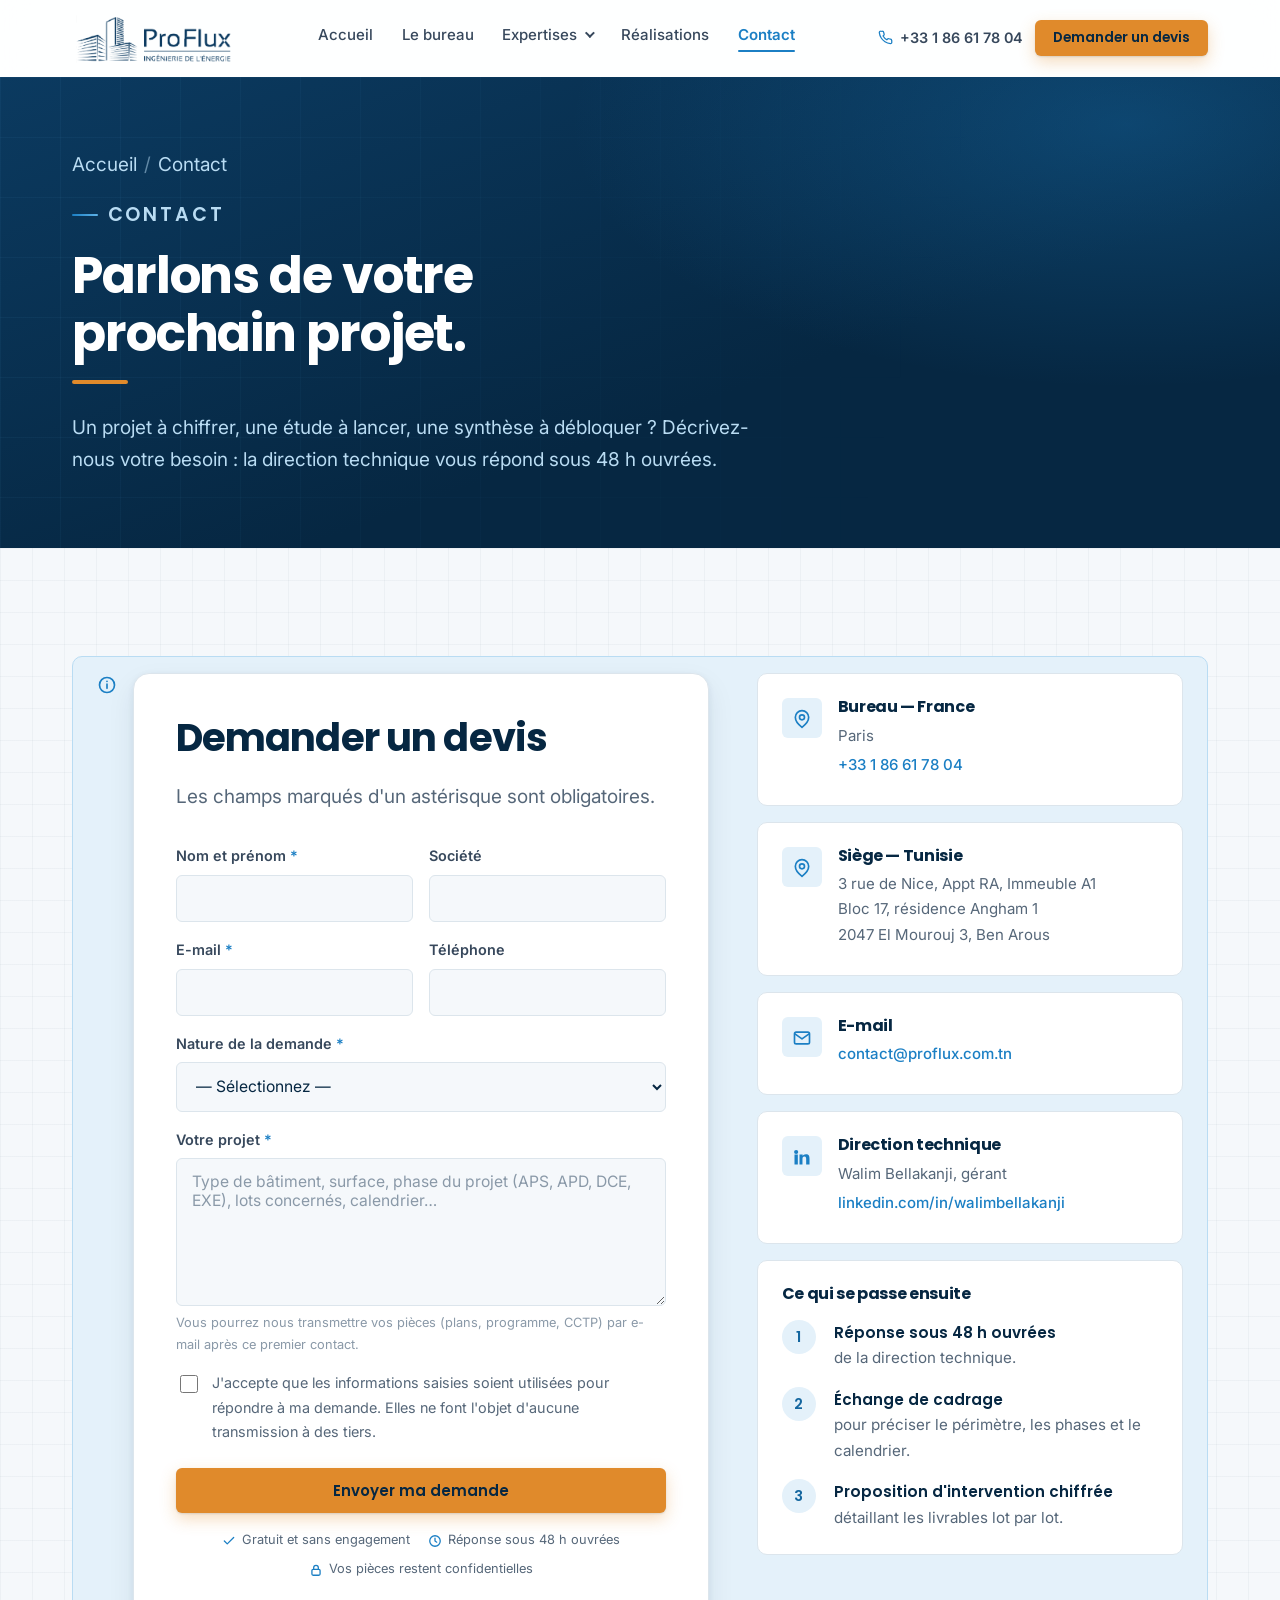
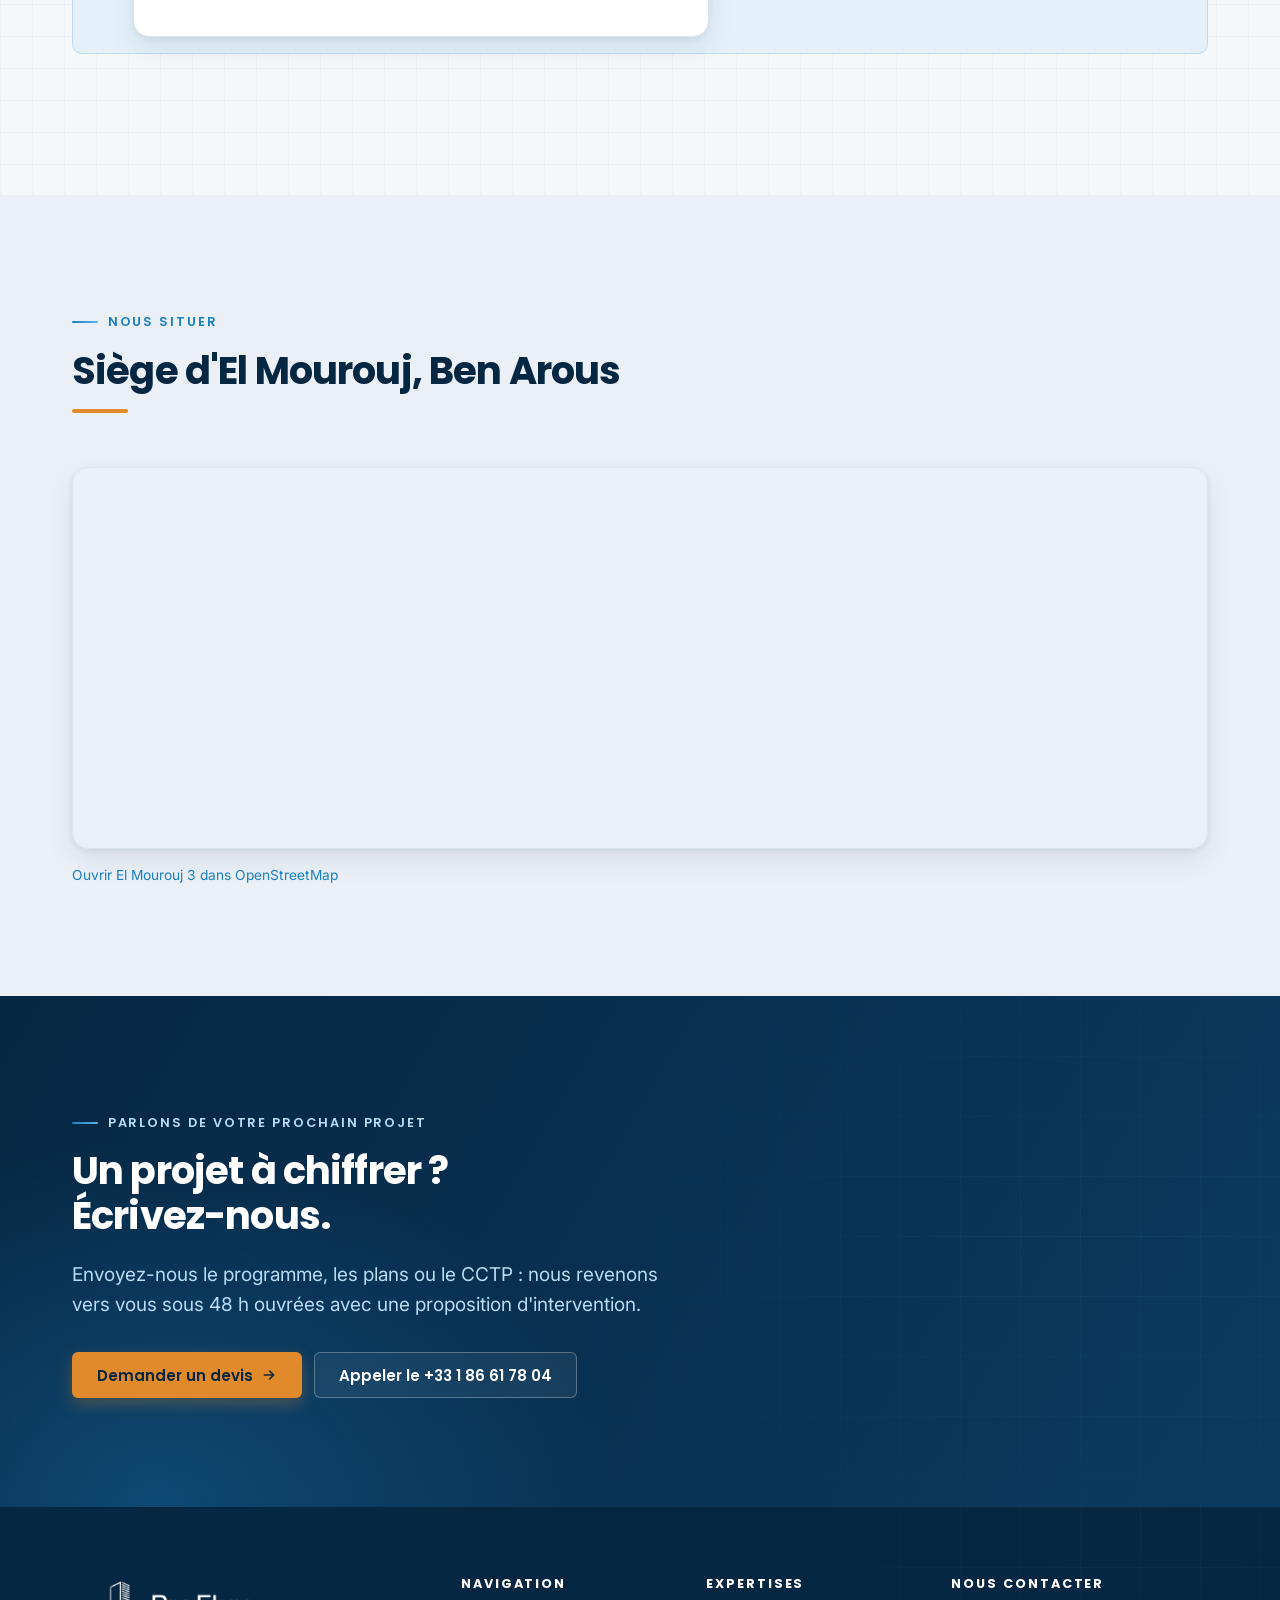
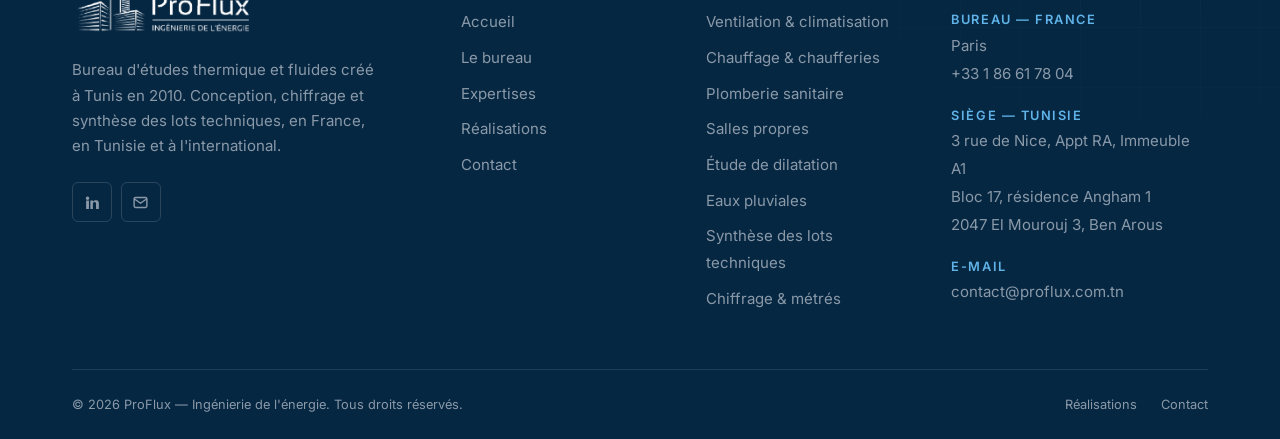
==== commit 96bd590b: "Remove configuration notice for email form in contact page" ====
--- a/contact.html
+++ b/contact.html
@@ -199,13 +199,7 @@
 
       <div class="notice">
         <svg viewBox="0 0 24 24" fill="none" stroke="currentColor" stroke-width="2" stroke-linecap="round" stroke-linejoin="round"><circle cx="12" cy="12" r="9"/><path d="M12 11v5M12 7.6v.2"/></svg>
-        <div><strong>À configurer avant mise en ligne :</strong> le formulaire fonctionne
-        en mode « repli e-mail » — il ouvre la messagerie du visiteur avec un message
-        pré-rempli. Pour un envoi direct sans quitter le site, créez un formulaire gratuit
-        sur <a href="https://formspree.io" target="_blank" rel="noopener">Formspree</a> et
-        remplacez <code>VOTRE_ID</code> dans l'attribut <code>data-endpoint</code> du
-        formulaire. Retirez ensuite cet encadré.</div>
-      </div>
+        
 
       <div class="contact-layout">
 
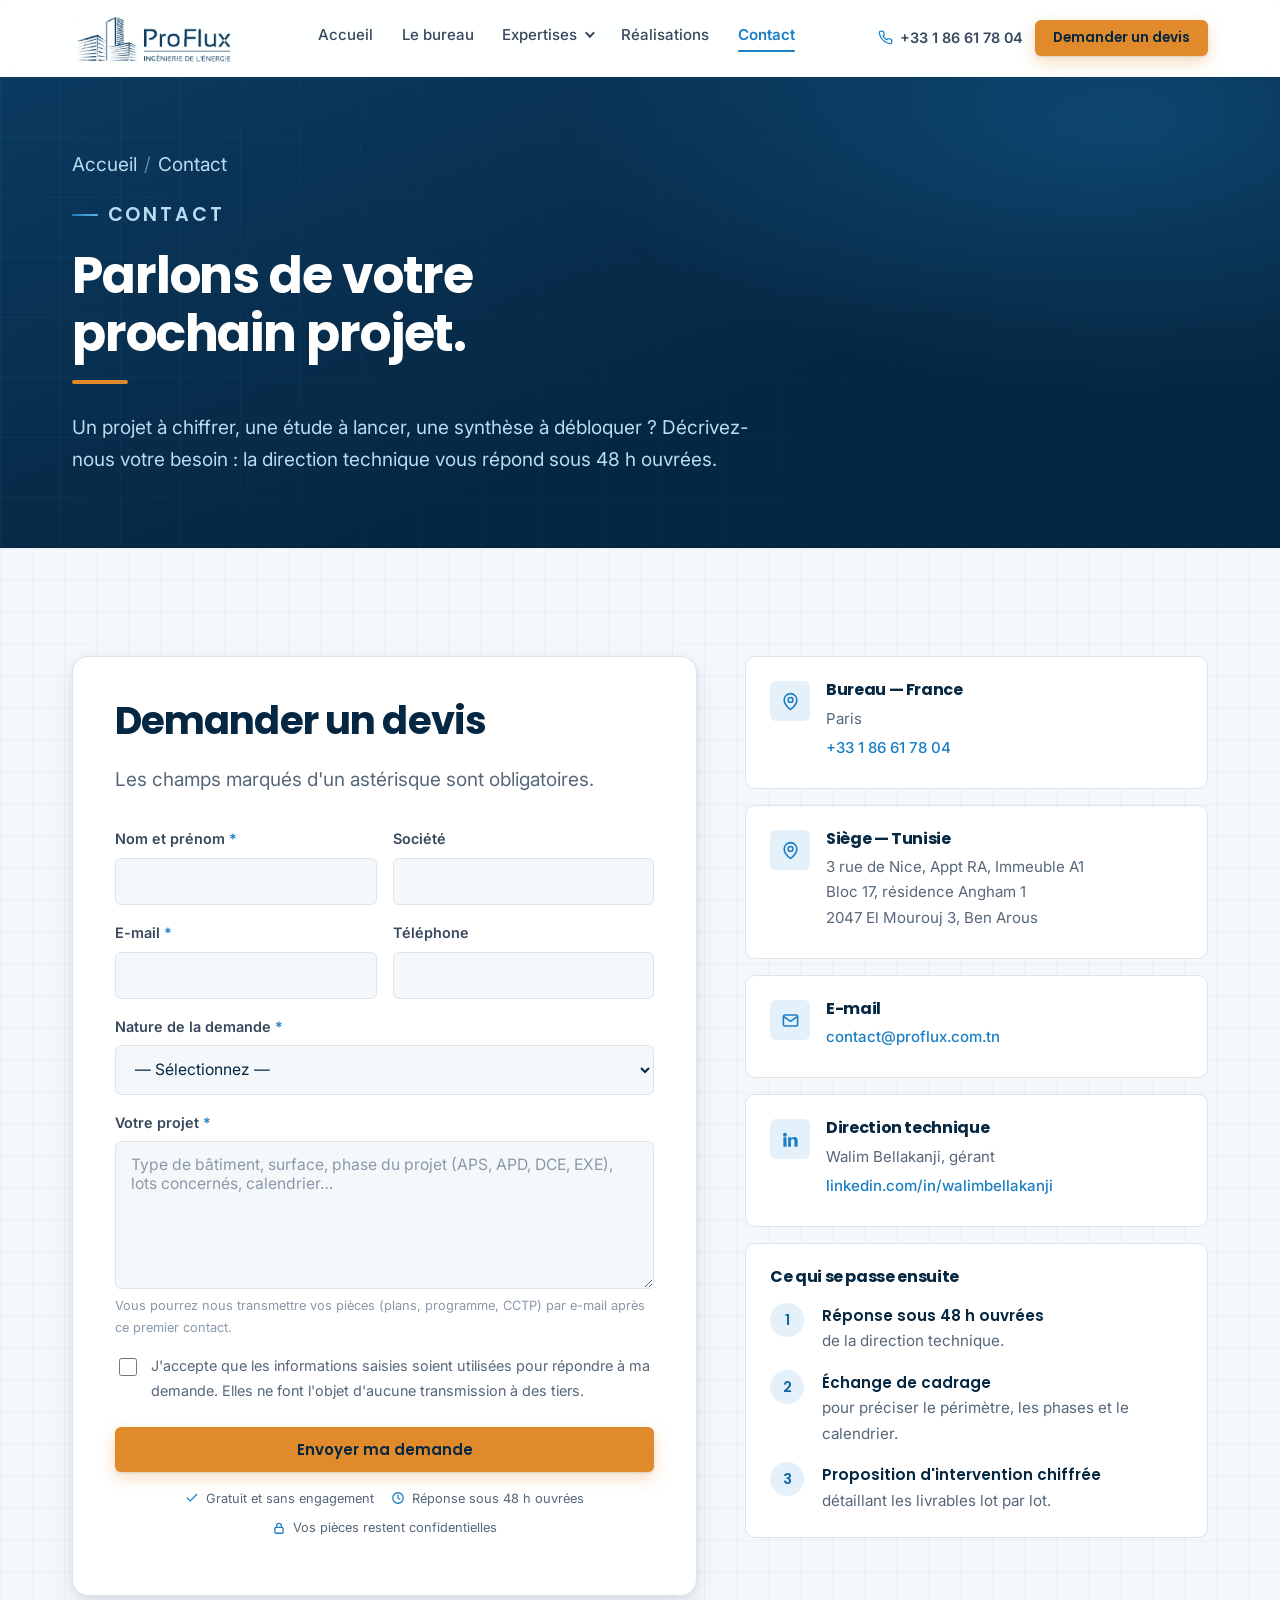
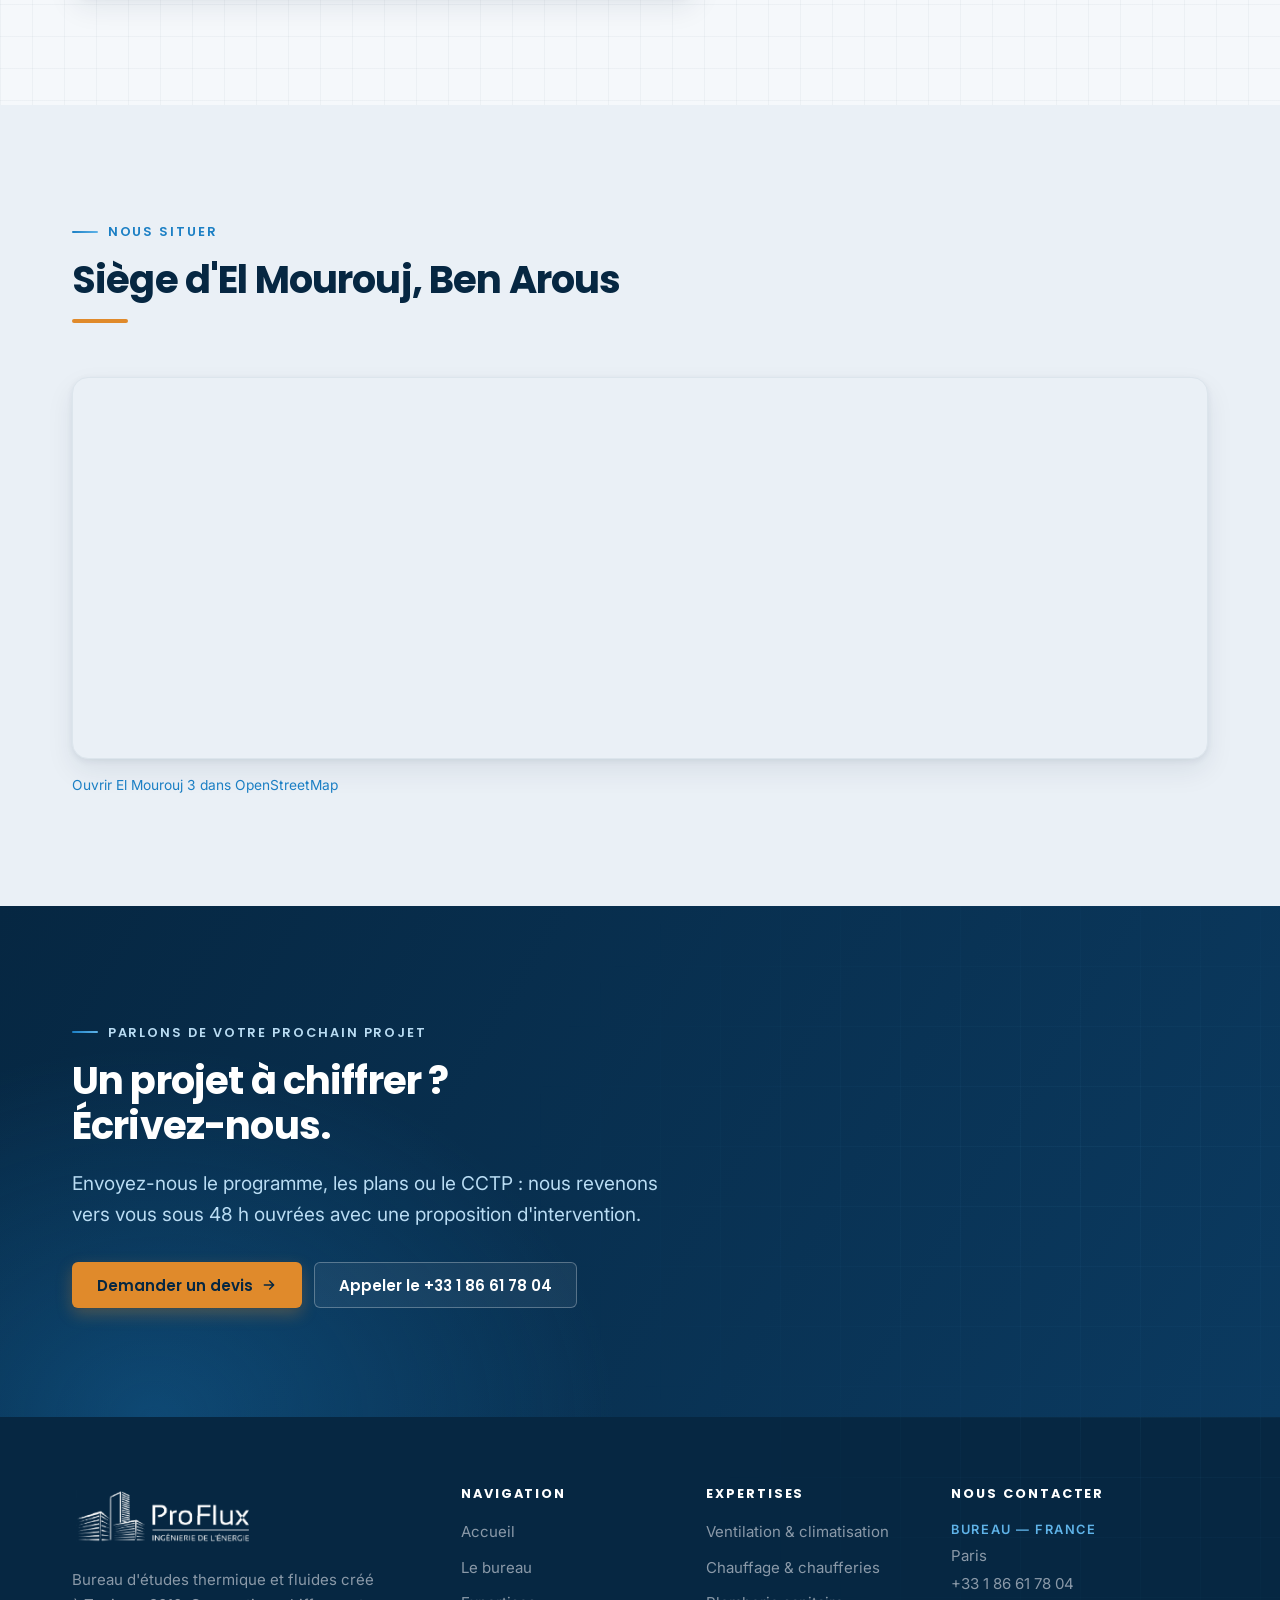
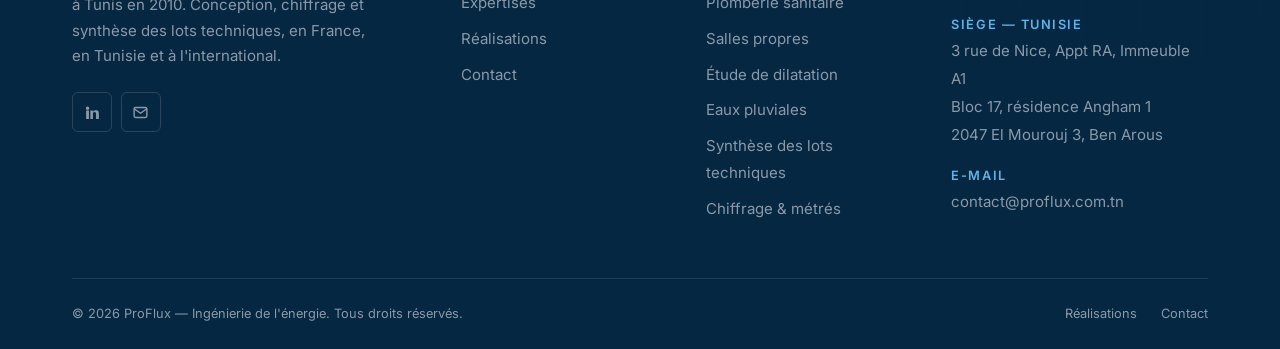
==== commit ca39dfb2: "Remove notice section from contact page" ====
--- a/contact.html
+++ b/contact.html
@@ -197,8 +197,7 @@
   <section class="section section--paper">
     <div class="container">
 
-      <div class="notice">
-        <svg viewBox="0 0 24 24" fill="none" stroke="currentColor" stroke-width="2" stroke-linecap="round" stroke-linejoin="round"><circle cx="12" cy="12" r="9"/><path d="M12 11v5M12 7.6v.2"/></svg>
+       
         
 
       <div class="contact-layout">
@@ -352,7 +351,6 @@
         </div>
 
       </div>
-    </div>
   </section>
 
   <!-- ========================================================================
